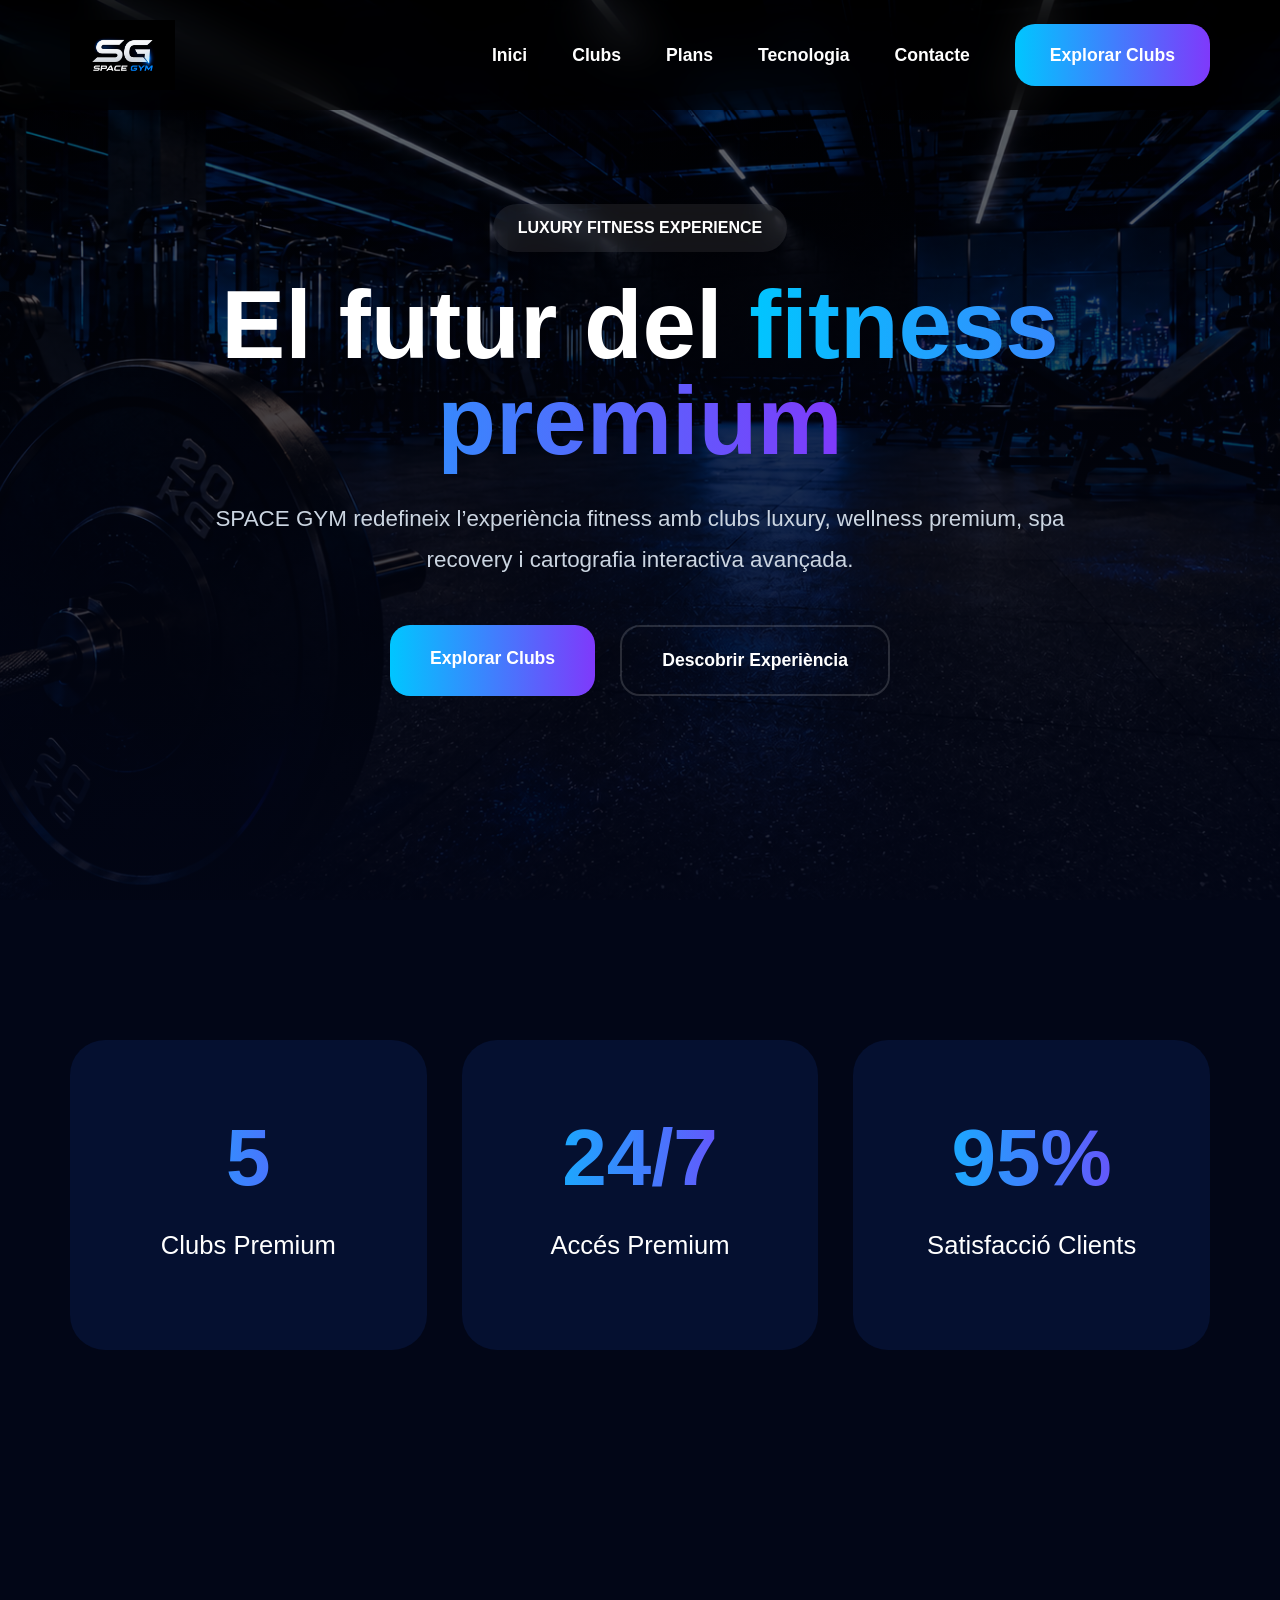
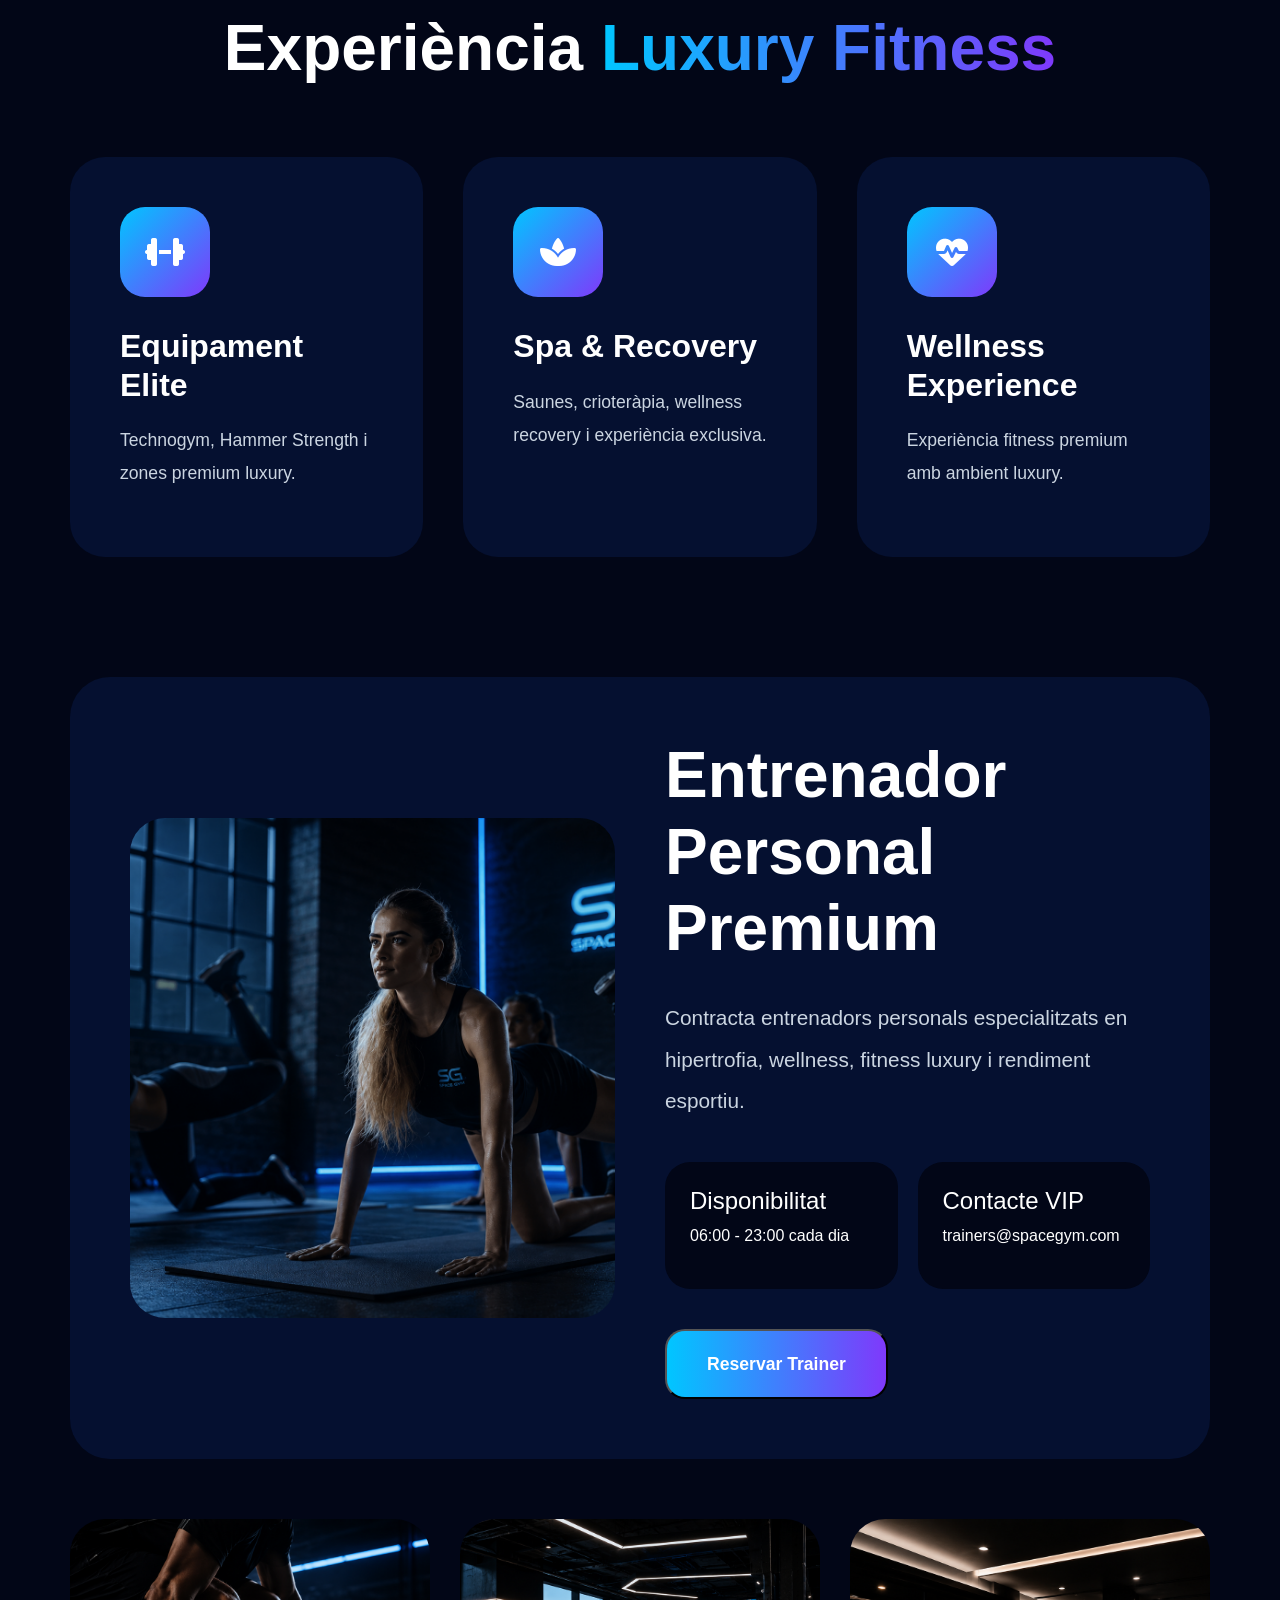
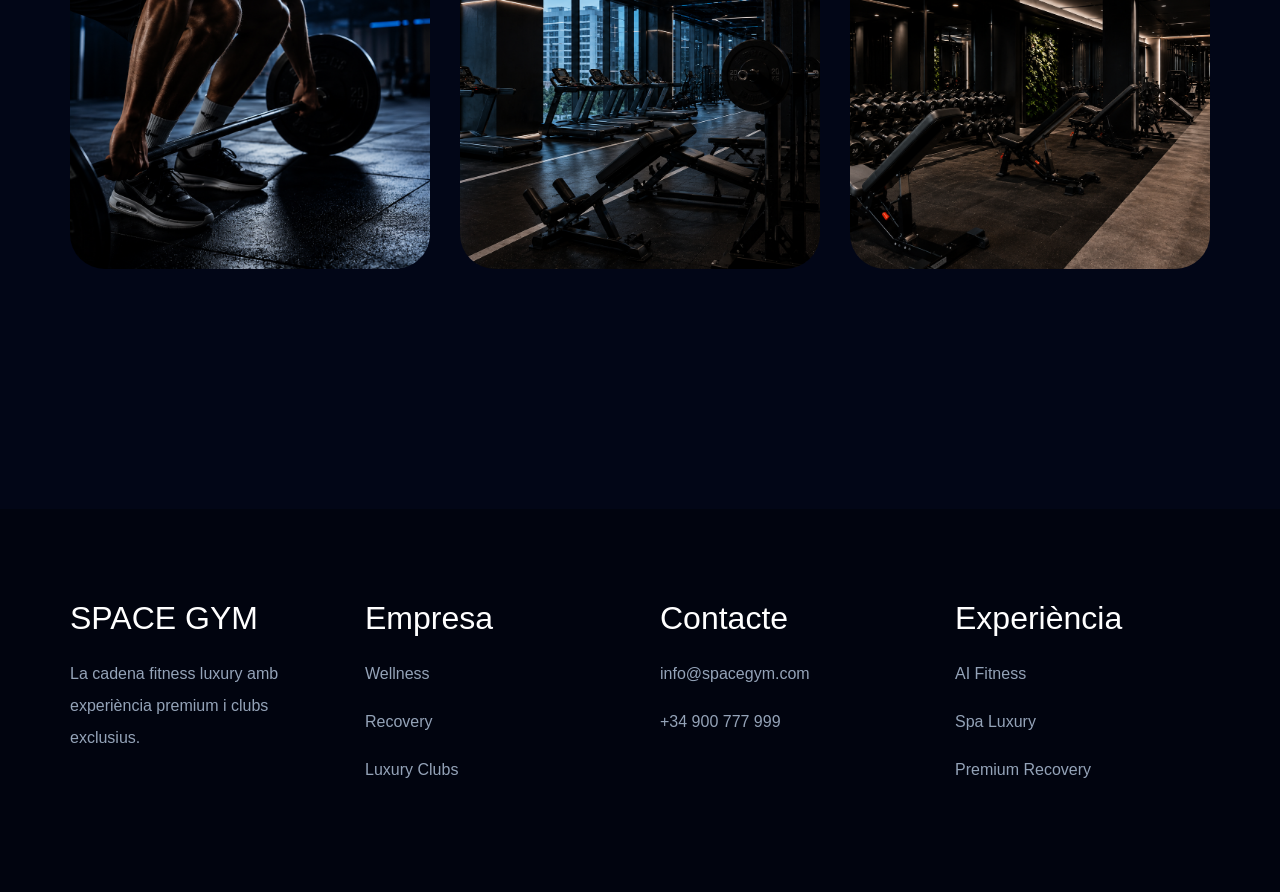
==== index.html @ 91d6edf6 "update website" ====
<!DOCTYPE html>
<html lang="ca">

<head>

<meta charset="UTF-8">
<meta name="viewport" content="width=device-width, initial-scale=1.0">

<title>SPACE GYM | Luxury Fitness Experience</title>

<link
href="https://cdn.jsdelivr.net/npm/bootstrap@5.3.3/dist/css/bootstrap.min.css"
rel="stylesheet">

<link
rel="stylesheet"
href="https://cdnjs.cloudflare.com/ajax/libs/font-awesome/6.5.2/css/all.min.css"/>

<style>

*{
margin:0;
padding:0;
box-sizing:border-box;
font-family:'Poppins',sans-serif;
scroll-behavior:smooth;
}

body{
background:#020617;
color:white;
overflow-x:hidden;
}

.navbar{
position:fixed;
top:0;
width:100%;
z-index:9999;
padding:20px 70px;
background:rgba(0,0,0,.55);
backdrop-filter:blur(20px);
display:flex;
justify-content:space-between;
align-items:center;
}

.logo{
display:flex;
align-items:center;
gap:15px;
font-size:2.5rem;
font-weight:900;
}

.logo-circle{
width:65px;
height:65px;
border-radius:20px;
background:linear-gradient(135deg,#00c6ff,#7f39fb);
display:flex;
align-items:center;
justify-content:center;
font-size:2rem;
font-weight:900;
}

.nav-links{
display:flex;
gap:45px;
align-items:center;
}

.nav-links a{
color:white;
text-decoration:none;
font-size:1.1rem;
font-weight:600;
transition:.3s;
}

.nav-links a:hover{
color:#00c6ff;
}

.explore-btn{
padding:18px 35px;
border-radius:20px;
background:linear-gradient(90deg,#00c6ff,#7f39fb);
color:white;
text-decoration:none;
font-weight:700;
}

.hero{
height:100vh;
background:
linear-gradient(rgba(0,0,0,.55),rgba(2,6,23,.88)),
url('assets/images/fondo-space-gym.png');
background-size:cover;
background-position:center;
display:flex;
align-items:center;
justify-content:center;
text-align:center;
padding:0 30px;
}

.hero-content{
max-width:1000px;
}

.badge-hero{
display:inline-block;
padding:12px 25px;
background:rgba(255,255,255,.08);
border-radius:999px;
margin-bottom:25px;
font-weight:700;
backdrop-filter:blur(10px);
}

.hero h1{
font-size:6rem;
font-weight:900;
line-height:1;
margin-bottom:30px;
}

.hero h1 span{
background:linear-gradient(90deg,#00c6ff,#7f39fb);
-webkit-background-clip:text;
-webkit-text-fill-color:transparent;
}

.hero p{
font-size:1.4rem;
line-height:1.8;
color:#cbd5e1;
max-width:850px;
margin:auto;
}

.hero-buttons{
margin-top:45px;
display:flex;
gap:25px;
justify-content:center;
flex-wrap:wrap;
}

.hero-btn{
padding:20px 40px;
border-radius:20px;
font-weight:700;
text-decoration:none;
font-size:1.1rem;
transition:.4s;
}

.btn-main{
background:linear-gradient(90deg,#00c6ff,#7f39fb);
color:white;
}

.btn-outline{
border:2px solid rgba(255,255,255,.15);
color:white;
}

.stats{
padding:140px 70px;
}

.stats-grid{
display:grid;
grid-template-columns:repeat(auto-fit,minmax(300px,1fr));
gap:35px;
}

.stat-card{
background:#051030;
border-radius:35px;
padding:70px 40px;
text-align:center;
cursor:pointer;
transition:.4s;
}

.stat-card:hover{
transform:translateY(-10px);
}

.stat-card h2{
font-size:5rem;
font-weight:900;
background:linear-gradient(90deg,#00c6ff,#7f39fb);
-webkit-background-clip:text;
-webkit-text-fill-color:transparent;
}

.stat-card p{
font-size:1.6rem;
margin-top:20px;
}

.section{
padding:120px 70px;
}

.section-title{
text-align:center;
margin-bottom:70px;
}

.section-title h2{
font-size:4rem;
font-weight:900;
}

.section-title h2 span{
background:linear-gradient(90deg,#00c6ff,#7f39fb);
-webkit-background-clip:text;
-webkit-text-fill-color:transparent;
}

.features{
display:grid;
grid-template-columns:repeat(auto-fit,minmax(320px,1fr));
gap:40px;
}

.feature-card{
background:#051030;
padding:50px;
border-radius:35px;
transition:.4s;
}

.feature-card:hover{
transform:translateY(-10px);
}

.feature-icon{
width:90px;
height:90px;
border-radius:25px;
background:linear-gradient(135deg,#00c6ff,#7f39fb);
display:flex;
align-items:center;
justify-content:center;
font-size:2rem;
margin-bottom:30px;
}

.feature-card h3{
font-size:2rem;
font-weight:800;
margin-bottom:20px;
}

.feature-card p{
font-size:1.1rem;
line-height:1.9;
color:#cbd5e1;
}

.gallery{
display:grid;
grid-template-columns:repeat(auto-fit,minmax(350px,1fr));
gap:30px;
margin-top:60px;
}

.gallery img{
width:100%;
height:350px;
object-fit:cover;
border-radius:35px;
}

.footer{
padding:90px 70px;
background:#01040f;
margin-top:120px;
}

.footer-grid{
display:grid;
grid-template-columns:repeat(auto-fit,minmax(250px,1fr));
gap:40px;
}

.footer h3{
font-size:2rem;
margin-bottom:20px;
}

.footer p{
color:#94a3b8;
line-height:2;
}

.modal-content{
background:#051030;
border-radius:35px;
color:white;
max-height:90vh;
overflow-y:auto;
}

.modal-img{
width:100%;
height:500px;
object-fit:cover;
border-radius:30px;
display:block;
margin:auto;
}

.review-card{
background:#020617;
padding:35px;
border-radius:25px;
}

.review-card h4{
margin-bottom:15px;
}

.review-card p{
color:#cbd5e1;
line-height:1.8;
}

</style>

</head>

<body>

<!-- NAVBAR -->

<nav class="navbar">

<div class="logo">

<img
src="assets/images/logo.png"
style="
height:70px;
width:auto;
object-fit:contain;
">

</div>

<div class="nav-links">

<a href="#">Inici</a>
<a href="clubs.html">Clubs</a>
<a href="plans.html">Plans</a>
<a href="#">Tecnologia</a>
<a href="#">Contacte</a>

<a
href="clubs.html"
class="explore-btn">

Explorar Clubs

</a>

</div>

</nav>

<!-- HERO -->

<section class="hero">

<div class="hero-content">

<div class="badge-hero">
LUXURY FITNESS EXPERIENCE
</div>

<h1>

El futur del
<span>fitness premium</span>

</h1>

<p>

SPACE GYM redefineix l’experiència fitness amb clubs luxury,
wellness premium,
spa recovery
i cartografia interactiva avançada.

</p>

<div class="hero-buttons">

<a
href="clubs.html"
class="hero-btn btn-main">

Explorar Clubs

</a>

<a
href="#experience"
class="hero-btn btn-outline">

Descobrir Experiència

</a>

</div>

</div>

</section>

<!-- STATS -->

<section class="stats">

<div class="stats-grid">

<div
class="stat-card"
data-bs-toggle="modal"
data-bs-target="#clubsModal">

<h2>5</h2>

<p>Clubs Premium</p>

</div>

<div
class="stat-card"
data-bs-toggle="modal"
data-bs-target="#hoursModal">

<h2>24/7</h2>

<p>Accés Premium</p>

</div>

<div
class="stat-card"
data-bs-toggle="modal"
data-bs-target="#reviewsModal">

<h2>95%</h2>

<p>Satisfacció Clients</p>

</div>

</div>

</section>

<!-- EXPERIENCE -->

<section
class="section"
id="experience">

<div class="section-title">

<h2>

Experiència
<span>Luxury Fitness</span>

</h2>

</div>

<div class="features">

<!-- EQUIPAMENT -->

<div
class="feature-card"
data-bs-toggle="modal"
data-bs-target="#equipamentModal"
style="cursor:pointer;">

<div class="feature-icon">
<i class="fa-solid fa-dumbbell"></i>
</div>

<h3>Equipament Elite</h3>

<p>

Technogym,
Hammer Strength
i zones premium luxury.

</p>

</div>

<!-- SPA -->

<div
class="feature-card"
data-bs-toggle="modal"
data-bs-target="#spaModal"
style="cursor:pointer;">

<div class="feature-icon">
<i class="fa-solid fa-spa"></i>
</div>

<h3>Spa & Recovery</h3>

<p>

Saunes,
crioteràpia,
wellness recovery
i experiència exclusiva.

</p>

</div>

<!-- WELLNESS -->

<div
class="feature-card"
data-bs-toggle="modal"
data-bs-target="#wellnessModal"
style="cursor:pointer;">

<div class="feature-icon">
<i class="fa-solid fa-heart-pulse"></i>
</div>

<h3>Wellness Experience</h3>

<p>

Experiència fitness premium
amb ambient luxury.

</p>

</div>

</div>

<!-- PERSONAL TRAINER -->

<div
style="
margin-top:120px;
background:#051030;
padding:60px;
border-radius:40px;
display:grid;
grid-template-columns:1fr 1fr;
gap:50px;
align-items:center;
">

<img
src="assets/images/personal-trainer.png"
style="
width:100%;
border-radius:35px;
height:500px;
object-fit:cover;
">

<div>

<h2
style="
font-size:4rem;
font-weight:900;
margin-bottom:30px;
">

Entrenador Personal Premium

</h2>

<p
style="
font-size:1.3rem;
line-height:2;
color:#cbd5e1;
margin-bottom:40px;
">

Contracta entrenadors personals
especialitzats en hipertrofia,
wellness,
fitness luxury
i rendiment esportiu.

</p>

<div
style="
display:flex;
gap:20px;
flex-wrap:wrap;
margin-bottom:40px;
">

<div
style="
background:#020617;
padding:25px;
border-radius:25px;
flex:1;
">

<h4>Disponibilitat</h4>

<p>
06:00 - 23:00
cada dia
</p>

</div>

<div
style="
background:#020617;
padding:25px;
border-radius:25px;
flex:1;
">

<h4>Contacte VIP</h4>

<p>
trainers@spacegym.com
</p>

</div>

</div>

<button
class="hero-btn btn-main"
data-bs-toggle="modal"
data-bs-target="#trainerModal">

Reservar Trainer

</button>

</div>

</div>

<!-- GALLERY -->

<div class="gallery">

<img
src="assets/images/spacegym1.png">

<img
src="assets/images/spacegym2.png">

<img
src="assets/images/spacegym3.png">

</div>

</section>

<!-- MODAL EQUIPAMENT -->

<div
class="modal fade"
id="equipamentModal">

<div class="modal-dialog modal-xl modal-dialog-centered">

<div class="modal-content">

<div class="modal-body">

<h2 class="mb-5">
Equipament Elite
</h2>

<img
src="assets/images/equipament-elite.png"
class="img-fluid rounded-4 mb-4 modal-img">

<p style="font-size:1.2rem; line-height:2;">

Maquinària premium Technogym,
Hammer Strength,
zones luxury,
pes lliure professional
i experiència fitness multimilionària.

</p>

</div>

</div>

</div>

</div>

<!-- MODAL SPA -->

<div
class="modal fade"
id="spaModal">

<div class="modal-dialog modal-xl modal-dialog-centered">

<div class="modal-content">

<div class="modal-body">

<h2 class="mb-5">
Spa & Recovery
</h2>

<img
src="assets/images/spa-spacegym.png"
class="img-fluid rounded-4 mb-4 modal-img">

<p style="font-size:1.2rem; line-height:2;">

Zones recovery premium,
spa luxury,
crioteràpia,
saunes
i relaxació wellness exclusiva.

</p>

</div>

</div>

</div>

</div>

<!-- MODAL WELLNESS -->

<div
class="modal fade"
id="wellnessModal">

<div class="modal-dialog modal-xl modal-dialog-centered">

<div class="modal-content">

<div class="modal-body">

<h2 class="mb-5">
Wellness Experience
</h2>

<img
src="assets/images/welnnes-spacegym.png"

<p style="font-size:1.2rem; line-height:2;">

Experiència fitness premium,
interiors luxury,
música ambiental,
wellness exclusiu
i sensació multimilionària real.

</p>

</div>

</div>

</div>

</div>

<!-- FOOTER -->

<footer class="footer">

<div class="footer-grid">

<div>

<h3>SPACE GYM</h3>

<p>

La cadena fitness luxury
amb experiència premium
i clubs exclusius.

</p>

</div>

<div>

<h3>Empresa</h3>

<p>Wellness</p>
<p>Recovery</p>
<p>Luxury Clubs</p>

</div>

<div>

<h3>Contacte</h3>

<p>info@spacegym.com</p>
<p>+34 900 777 999</p>

</div>

<div>

<h3>Experiència</h3>

<p>AI Fitness</p>
<p>Spa Luxury</p>
<p>Premium Recovery</p>

</div>

</div>

</footer>

<!-- MODAL CLUBS -->

<div
class="modal fade"
id="clubsModal">

<div class="modal-dialog modal-xl modal-dialog-centered">

<div class="modal-content">

<div class="modal-body">

<h2 class="mb-5">
Clubs premium SPACE GYM
</h2>

<div class="row g-4">

<!-- BARCELONA -->

<div class="col-lg-4">

<div class="review-card">

<img
src="https://images.unsplash.com/photo-1512453979798-5ea266f8880c?q=80&w=800&auto=format&fit=crop"
class="img-fluid rounded-4 mb-4">

<h4>Barcelona</h4>

<p>

2 clubs:<br>
Diagonal<br>
Sants

</p>

</div>

</div>

<!-- MADRID -->

<div class="col-lg-4">

<div class="review-card">

<img
src="https://images.unsplash.com/photo-1539037116277-4db20889f2d4?q=80&w=800&auto=format&fit=crop"
class="img-fluid rounded-4 mb-4">

<h4>Madrid</h4>

<p>

2 clubs:<br>
Serrano<br>
Gran Via

</p>

</div>

</div>

<!-- TENERIFE -->

<div class="col-lg-4">

<div class="review-card">

<img
src="https://images.unsplash.com/photo-1506744038136-46273834b3fb?q=80&w=800&auto=format&fit=crop"
class="img-fluid rounded-4 mb-4">

<h4>Tenerife</h4>

<p>

1 club:<br>
Costa Adeje

</p>

</div>

</div>

</div>

</div>

</div>

</div>

</div>

<!-- MODAL REVIEWS -->

<div
class="modal fade"
id="reviewsModal">

<div class="modal-dialog modal-lg modal-dialog-centered">

<div class="modal-content">

<div class="modal-body">

<h2 class="mb-5">
Opinions verificades
</h2>

<div class="review-card">

<h4>⭐⭐⭐⭐⭐ Marc Soler</h4>

<p>

“El millor gimnàs premium
on he entrenat mai.”

</p>

</div>

<div class="review-card mt-4">

<h4>⭐⭐⭐⭐⭐ Júlia Costa</h4>

<p>

“Sembla un hotel 5 estrelles.”

</p>

</div>

<div class="review-card mt-4">

<h4>⭐⭐⭐⭐⭐ Nil Casas</h4>

<p>

“La cartografia interactiva
és espectacular.”

</p>

</div>

</div>

</div>

</div>

</div>

<!-- MODAL HOURS -->

<div
class="modal fade"
id="hoursModal">

<div class="modal-dialog modal-lg modal-dialog-centered">

<div class="modal-content">

<div class="modal-body">

<h2 class="mb-5">
Accés Premium
</h2>

<div class="review-card">

<p>

Els clubs SPACE GYM
estan oberts 24/7
amb accés premium
i servei VIP.

</p>

</div>

</div>

</div>

</div>

</div>
<!-- MODAL TRAINER -->

<div
class="modal fade"
id="trainerModal">

<div class="modal-dialog modal-dialog-centered modal-lg">

<div class="modal-content">

<div class="modal-body p-5">

<h2 class="mb-4">
Reservar Entrenador Personal
</h2>

<form>

<div class="mb-4">

<label class="mb-2">
Nom complet
</label>

<input
type="text"
class="form-control p-3"
placeholder="Escriu el teu nom">

</div>

<div class="mb-4">

<label class="mb-2">
Correu electrònic
</label>

<input
type="email"
class="form-control p-3"
placeholder="exemple@gmail.com">

</div>

<div class="mb-4">

<label class="mb-2">
Objectiu fitness
</label>

<select
class="form-select p-3">

<option>
Hipertrofia
</option>

<option>
Pèrdua de greix
</option>

<option>
Wellness premium
</option>

<option>
Rendiment esportiu
</option>

</select>

</div>

<div class="mb-4">

<label class="mb-2">
Missatge
</label>

<textarea
class="form-control p-3"
rows="5"
placeholder="Explica què necessites..."></textarea>

</div>

<button
type="button"
class="hero-btn btn-main w-100"
onclick="alert('Reserva enviada correctament!')">

Enviar Reserva

</button>

</form>

</div>

</div>

</div>

</div>
<script
src="https://cdn.jsdelivr.net/npm/bootstrap@5.3.3/dist/js/bootstrap.bundle.min.js"></script>

</body>
</html>
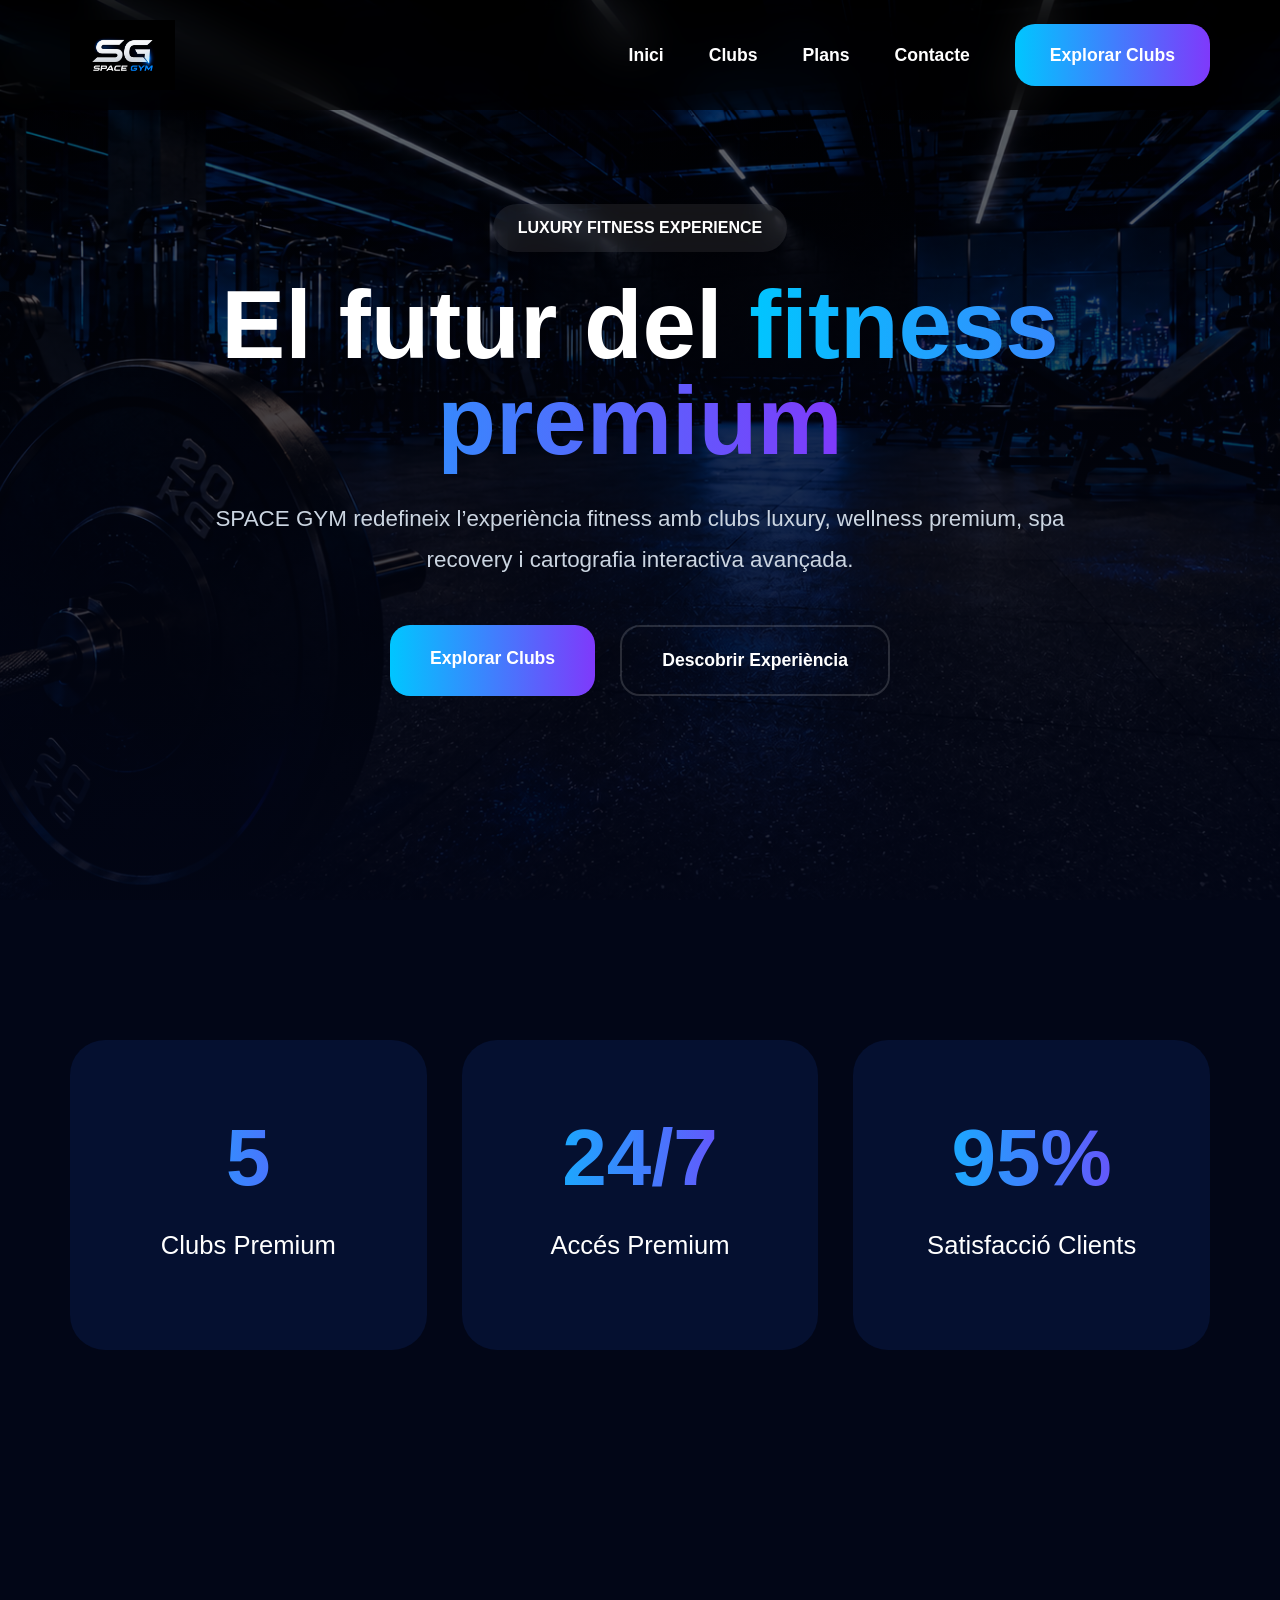
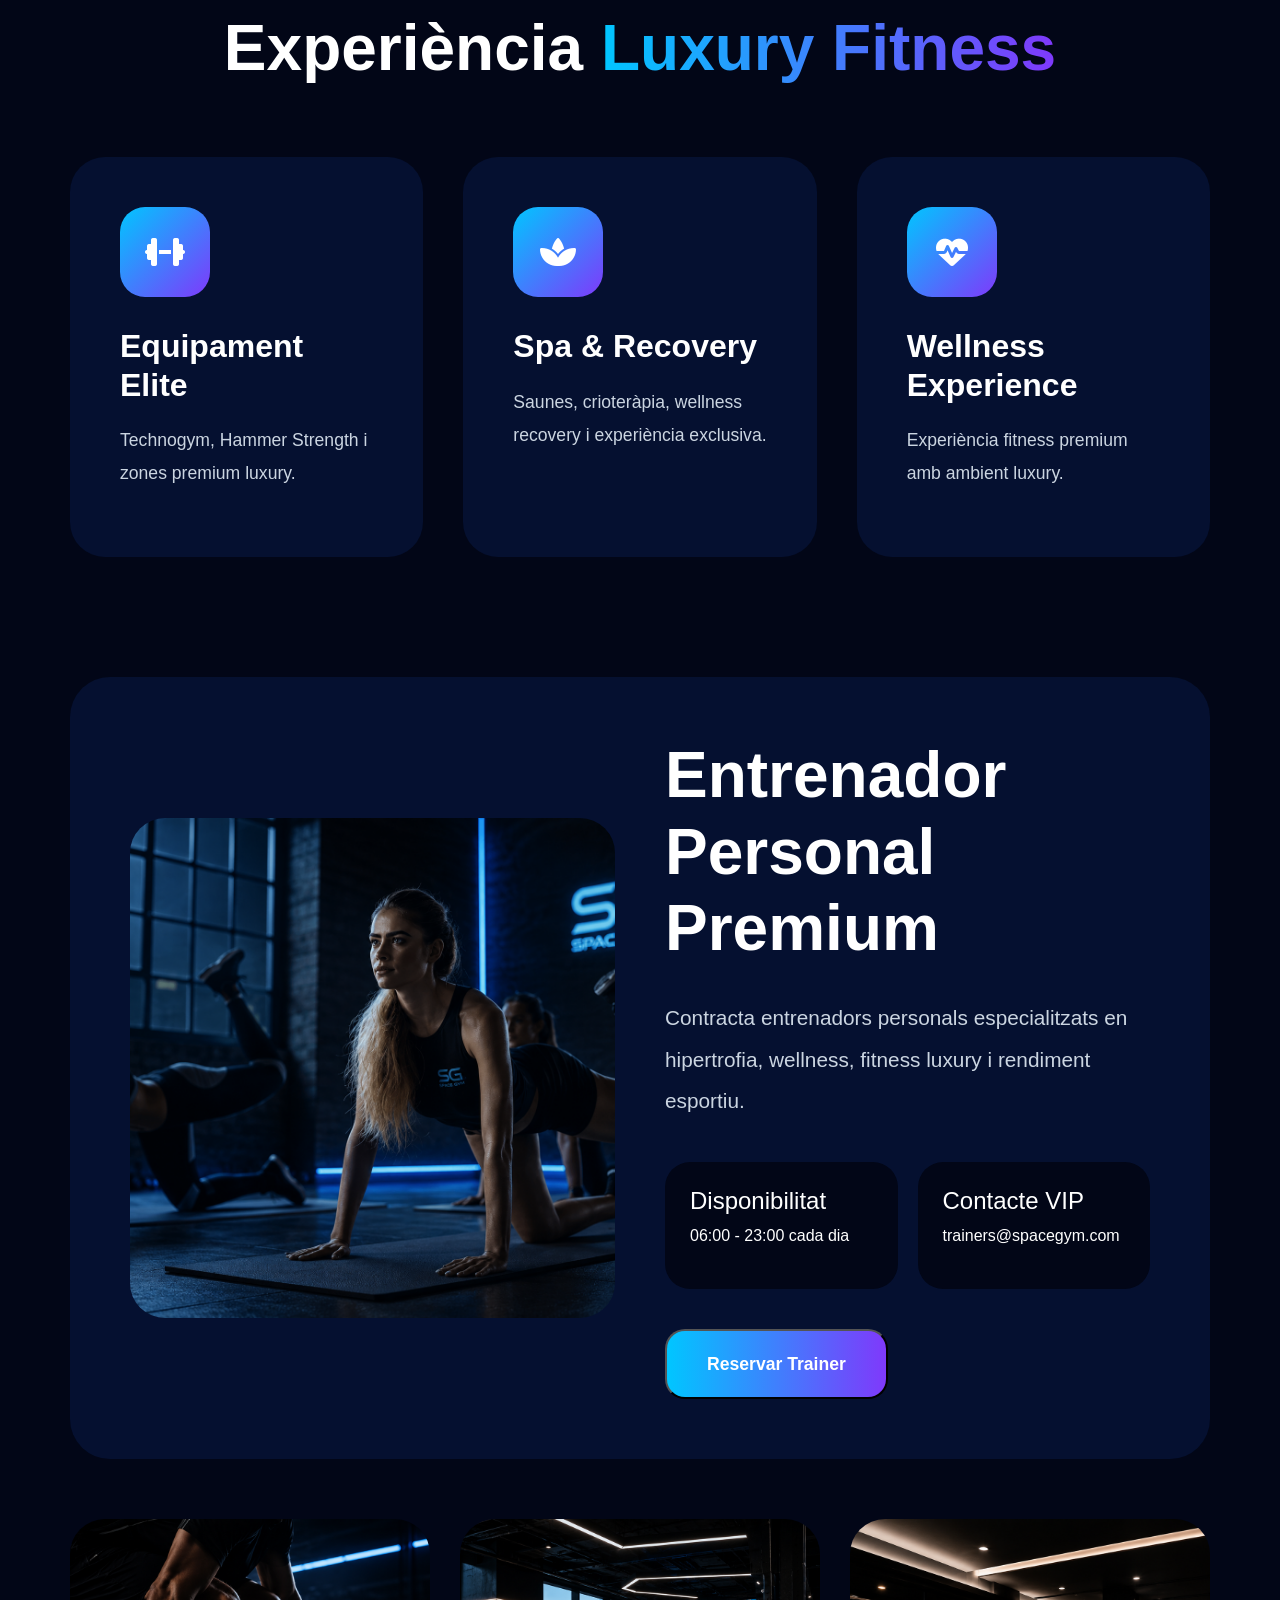
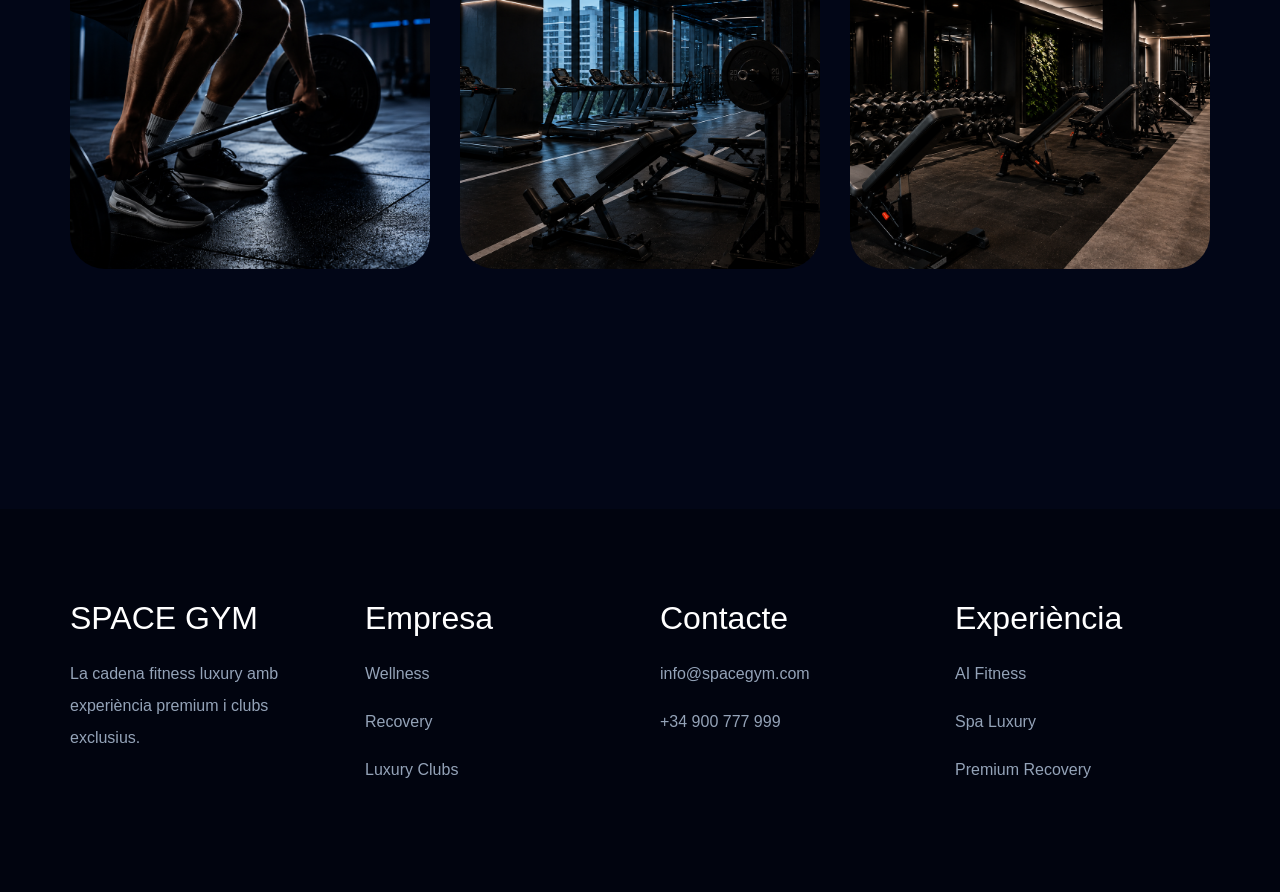
==== commit 2842ae4e: "remove tecnologia" ====
--- a/index.html
+++ b/index.html
@@ -360,7 +360,6 @@
 <a href="#">Inici</a>
 <a href="clubs.html">Clubs</a>
 <a href="plans.html">Plans</a>
-<a href="#">Tecnologia</a>
 <a href="#">Contacte</a>
 
 <a
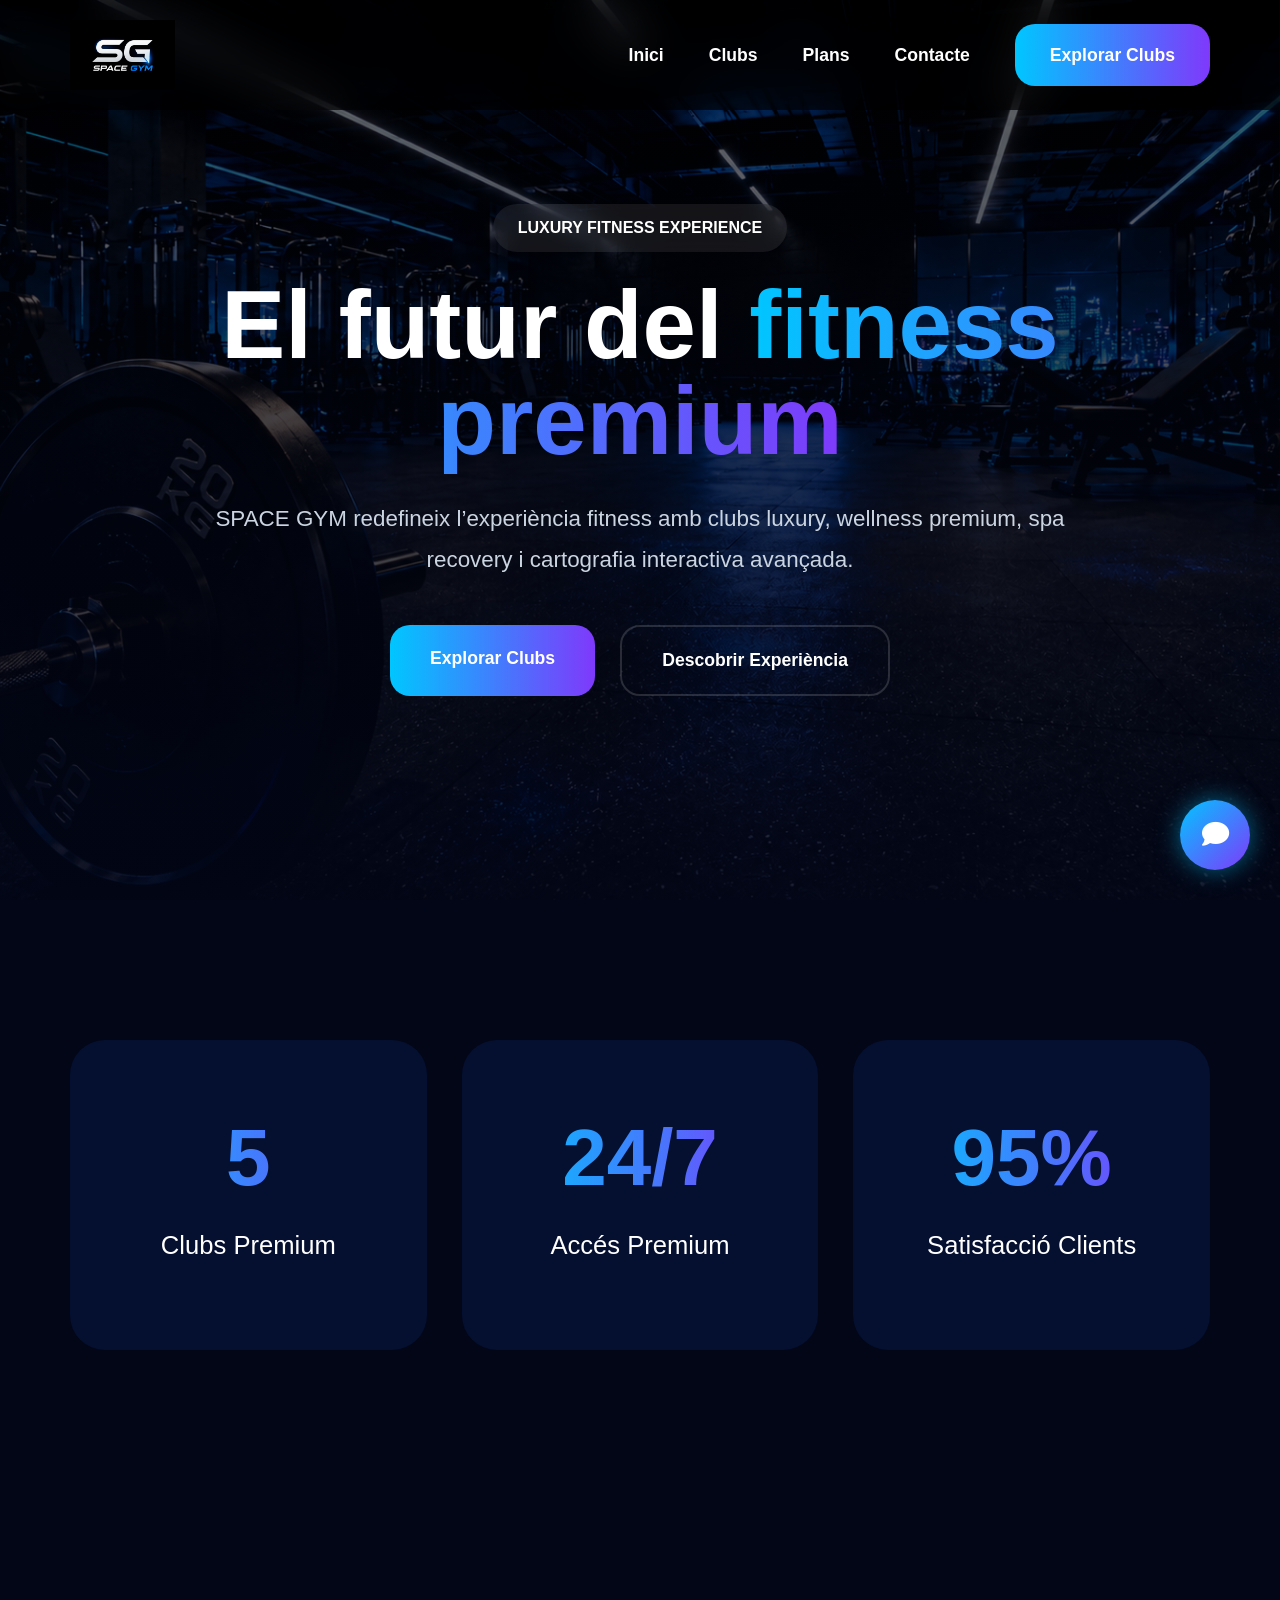
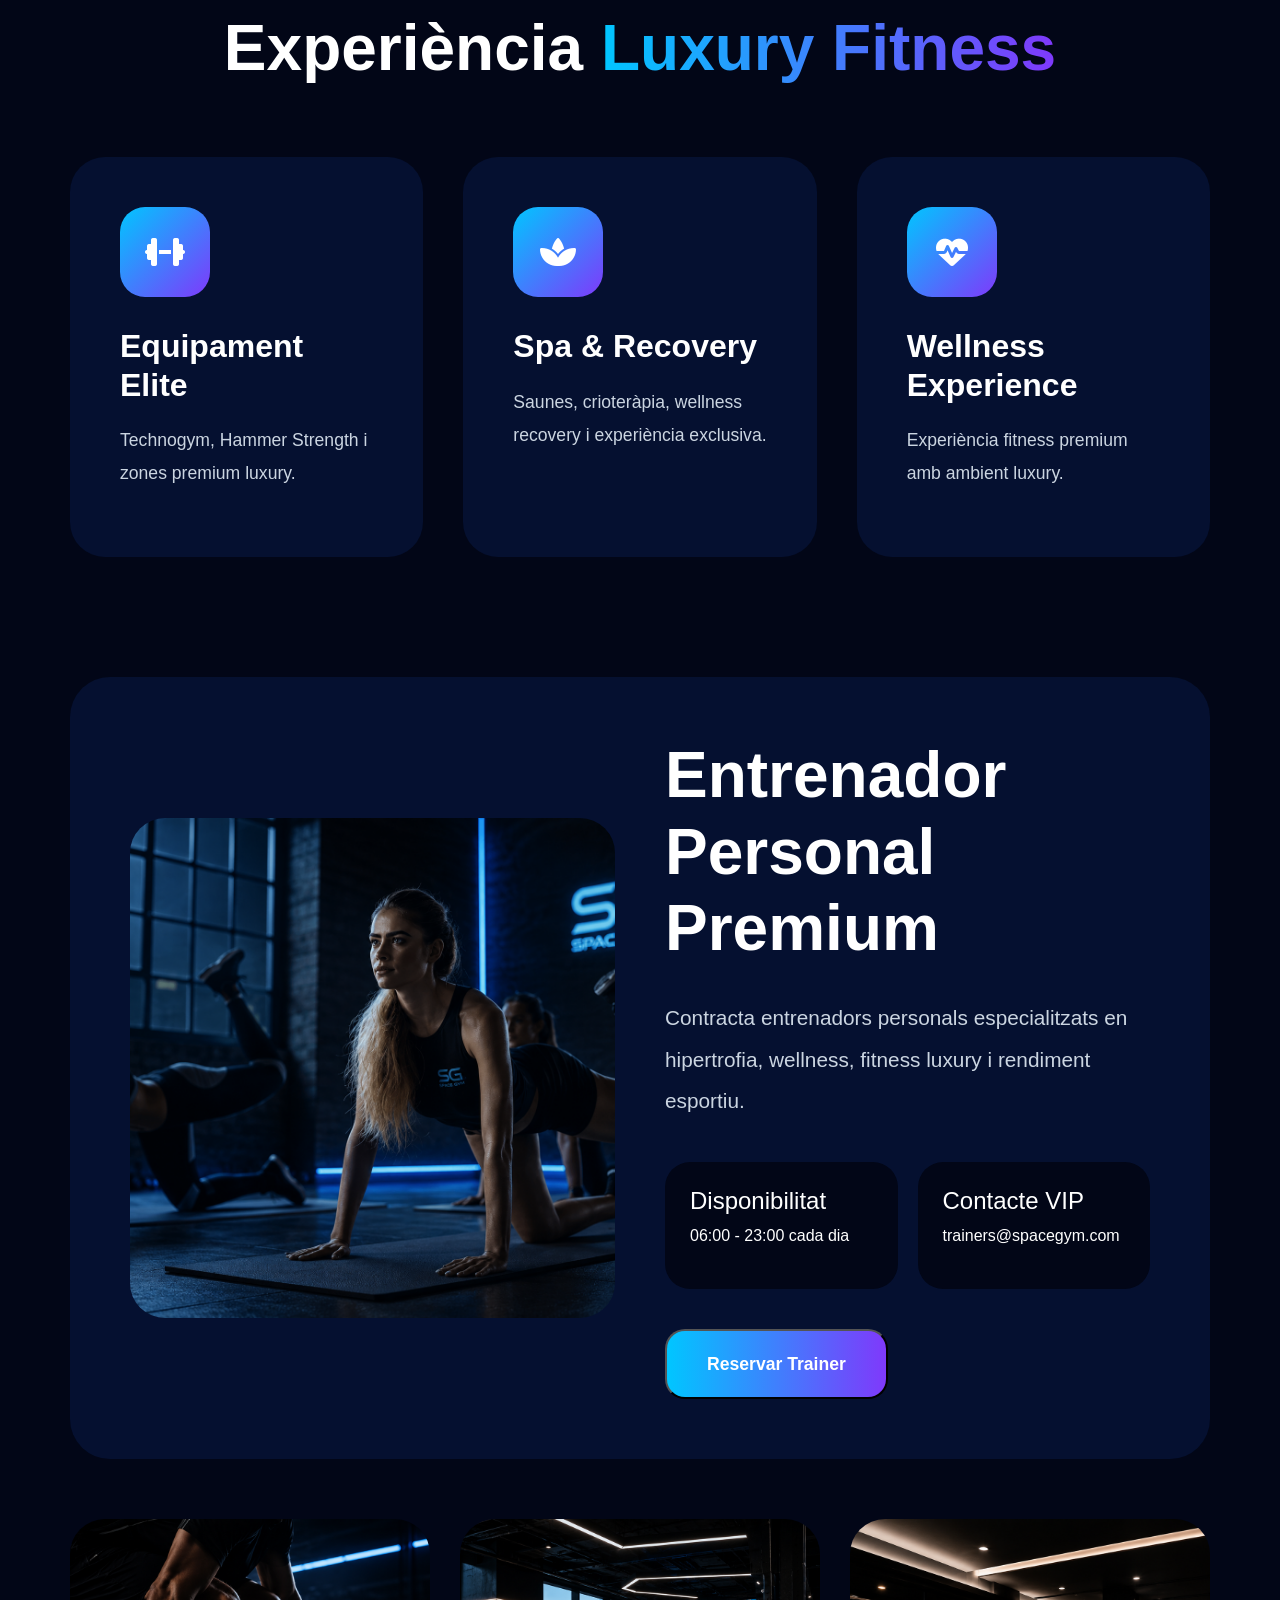
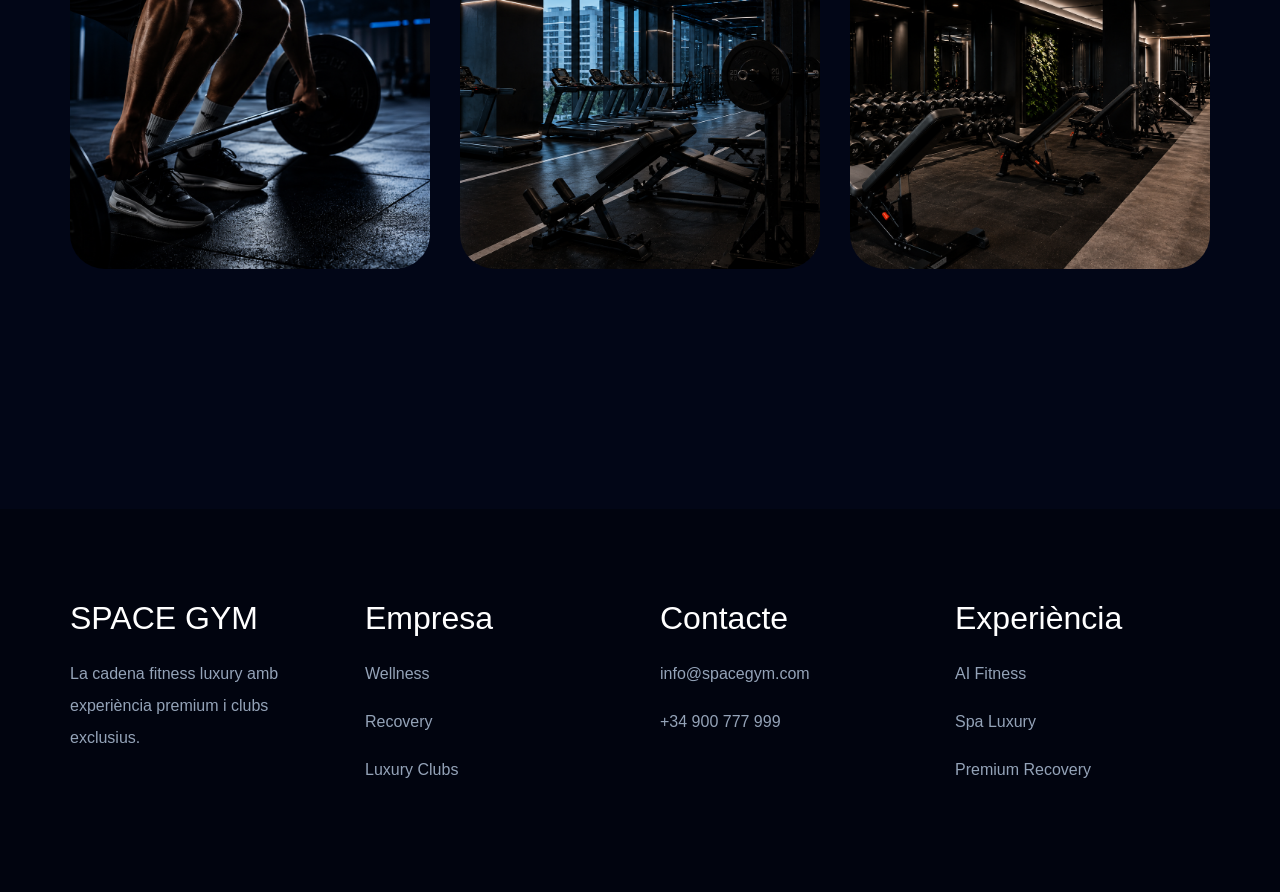
==== commit 46b9ba80: "add chatbot" ====
--- a/index.html
+++ b/index.html
@@ -17,7 +17,93 @@
 href="https://cdnjs.cloudflare.com/ajax/libs/font-awesome/6.5.2/css/all.min.css"/>
 
 <style>
-
+/* CHATBOT */
+
+#chat-toggle{
+position:fixed;
+bottom:30px;
+right:30px;
+width:70px;
+height:70px;
+border-radius:50%;
+background:linear-gradient(135deg,#00c6ff,#7f39fb);
+display:flex;
+align-items:center;
+justify-content:center;
+font-size:1.7rem;
+cursor:pointer;
+z-index:99999;
+box-shadow:0 0 25px rgba(0,198,255,.5);
+}
+
+#chat-box{
+position:fixed;
+bottom:120px;
+right:30px;
+width:370px;
+background:#051030;
+border-radius:30px;
+overflow:hidden;
+display:none;
+z-index:99999;
+box-shadow:0 0 40px rgba(0,0,0,.5);
+}
+
+#chat-header{
+padding:20px;
+font-size:1.2rem;
+font-weight:700;
+background:linear-gradient(90deg,#00c6ff,#7f39fb);
+}
+
+#chat-messages{
+height:350px;
+overflow-y:auto;
+padding:20px;
+display:flex;
+flex-direction:column;
+gap:15px;
+}
+
+.bot-message,
+.user-message{
+padding:15px;
+border-radius:20px;
+max-width:85%;
+line-height:1.6;
+}
+
+.bot-message{
+background:#020617;
+align-self:flex-start;
+}
+
+.user-message{
+background:#2563eb;
+align-self:flex-end;
+}
+
+#chat-input-area{
+display:flex;
+border-top:1px solid rgba(255,255,255,.08);
+}
+
+#chat-input{
+flex:1;
+padding:18px;
+border:none;
+outline:none;
+background:#020617;
+color:white;
+}
+
+#chat-input-area button{
+border:none;
+padding:18px 25px;
+background:linear-gradient(90deg,#00c6ff,#7f39fb);
+color:white;
+font-weight:700;
+}
 *{
 margin:0;
 padding:0;
@@ -1154,6 +1240,114 @@
 </div>
 <script
 src="https://cdn.jsdelivr.net/npm/bootstrap@5.3.3/dist/js/bootstrap.bundle.min.js"></script>
-
+<!-- CHATBOT BUTTON -->
+
+<div id="chat-toggle">
+    <i class="fa-solid fa-comment"></i>
+</div>
+
+<!-- CHATBOT -->
+
+<div id="chat-box">
+
+    <div id="chat-header">
+        SPACE GYM Support
+    </div>
+
+    <div id="chat-messages">
+
+        <div class="bot-message">
+            👋 Hola! Benvingut a SPACE GYM.<br>
+            Com et podem ajudar?
+        </div>
+
+    </div>
+
+    <div id="chat-input-area">
+
+        <input
+        type="text"
+        id="chat-input"
+        placeholder="Escriu un missatge...">
+
+        <button onclick="sendMessage()">
+            Enviar
+        </button>
+
+    </div>
+
+</div>
+<script>
+
+const toggle=document.getElementById("chat-toggle");
+const chatBox=document.getElementById("chat-box");
+
+toggle.onclick=()=>{
+chatBox.style.display=
+chatBox.style.display==="block"
+? "none"
+: "block";
+}
+
+function sendMessage(){
+
+const input=document.getElementById("chat-input");
+const messages=document.getElementById("chat-messages");
+
+const text=input.value.trim();
+
+if(text==="") return;
+
+messages.innerHTML += `
+<div class="user-message">
+${text}
+</div>
+`;
+
+input.value="";
+
+let response="";
+
+const lower=text.toLowerCase();
+
+if(lower.includes("plans")){
+response="💎 Tenim plans Premium des de 24,99€ i VIP Luxury per 49,99€.";
+}
+
+else if(lower.includes("horari")){
+response="🕒 Els clubs SPACE GYM estan oberts 24/7.";
+}
+
+else if(lower.includes("spa")){
+response="🧖 Disposem de spa luxury, saunes i recovery premium.";
+}
+
+else if(lower.includes("club")){
+response="📍 Actualment tenim clubs a Barcelona, Madrid i Tenerife.";
+}
+
+else if(lower.includes("trainer")){
+response="🏋️ Pots reservar entrenador personal premium des de la secció Plans.";
+}
+
+else{
+response="✨ El nostre equip et respondrà aviat. Gràcies per contactar SPACE GYM.";
+}
+
+setTimeout(()=>{
+
+messages.innerHTML += `
+<div class="bot-message">
+${response}
+</div>
+`;
+
+messages.scrollTop=messages.scrollHeight;
+
+},700);
+
+}
+
+</script>
 </body>
 </html>
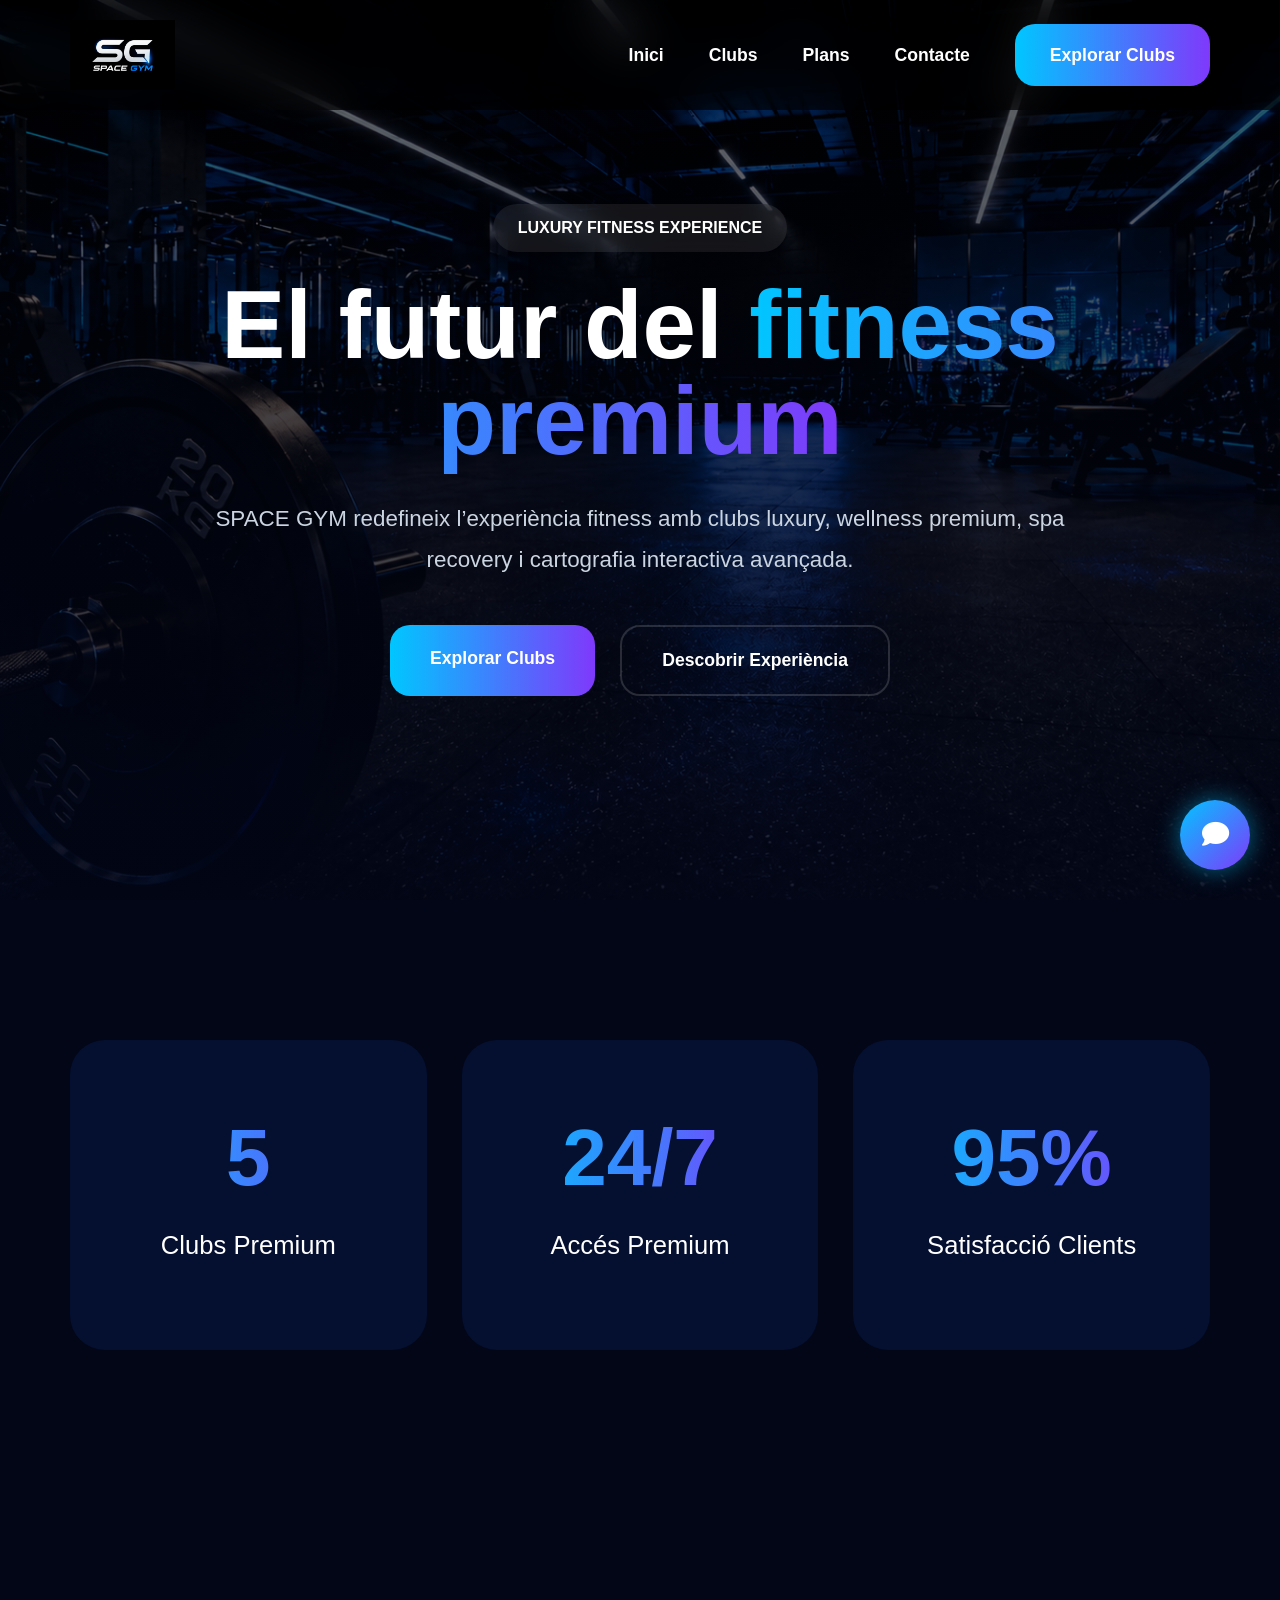
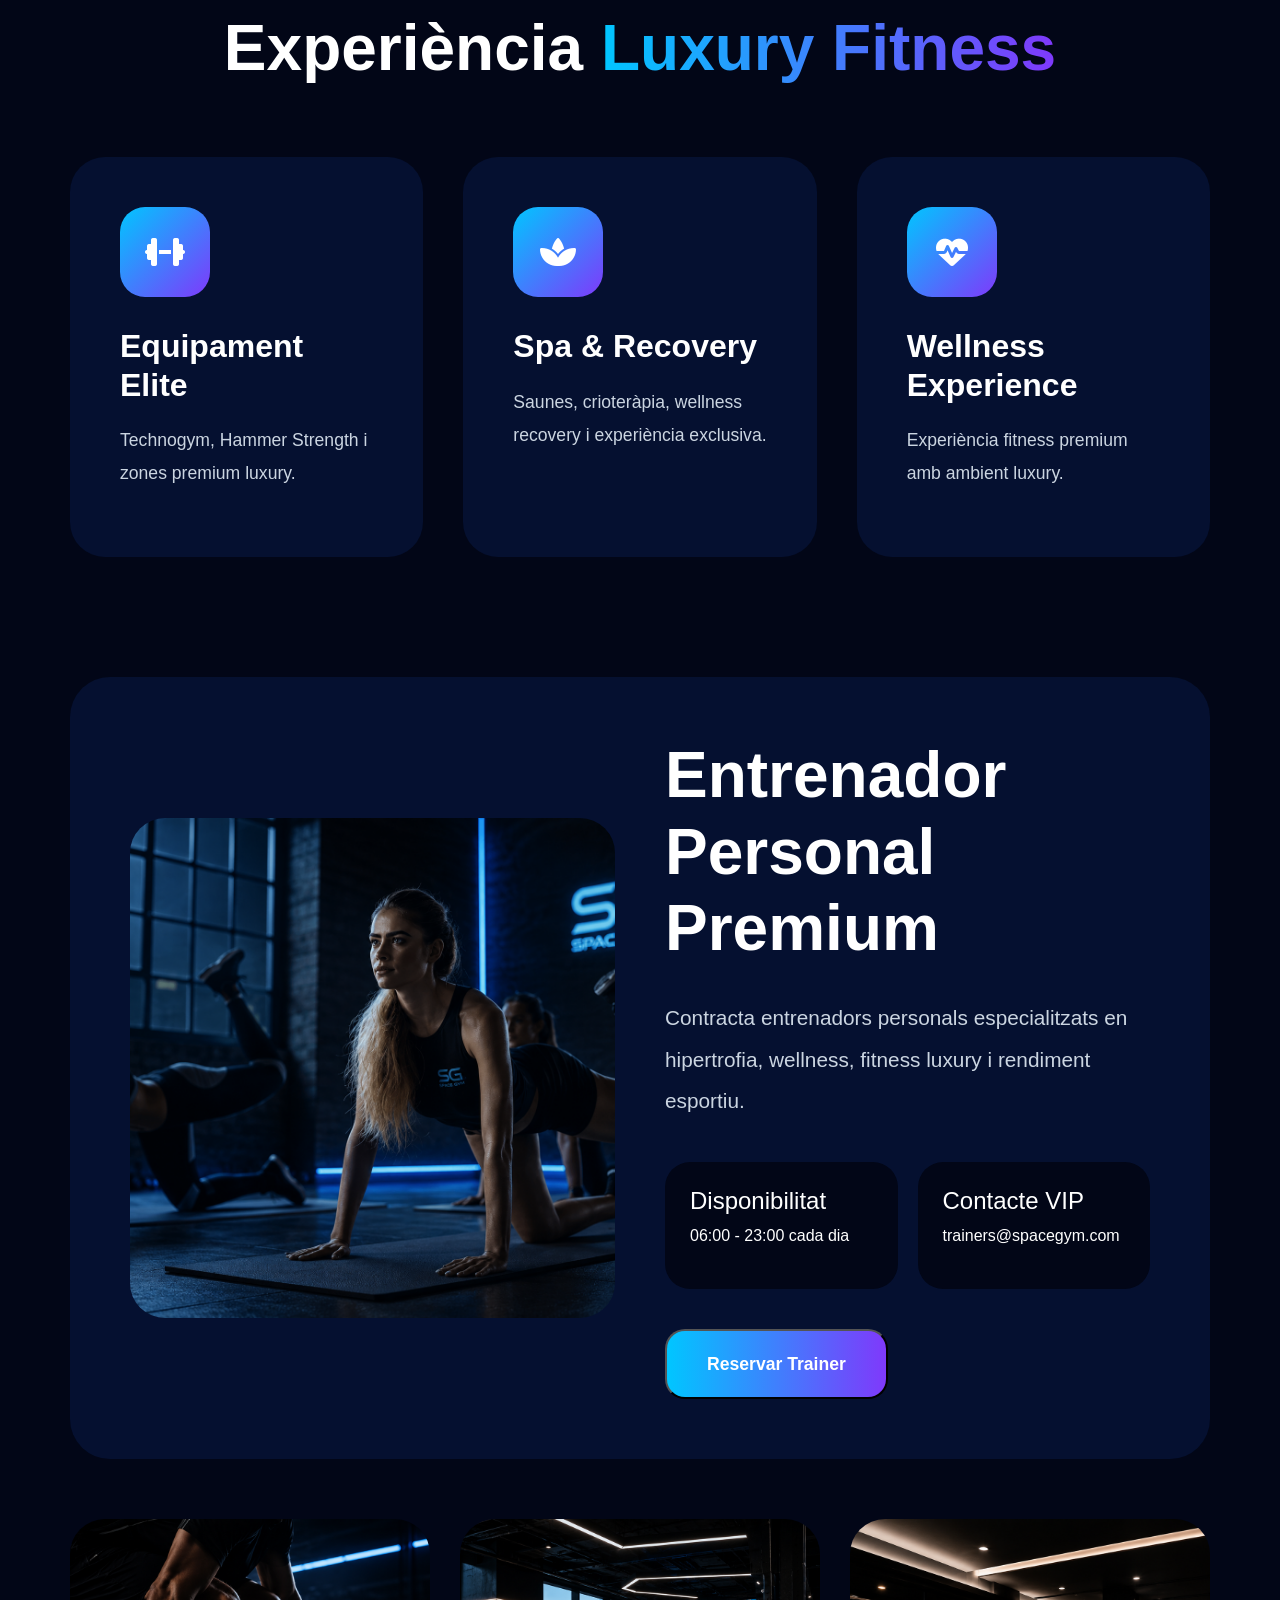
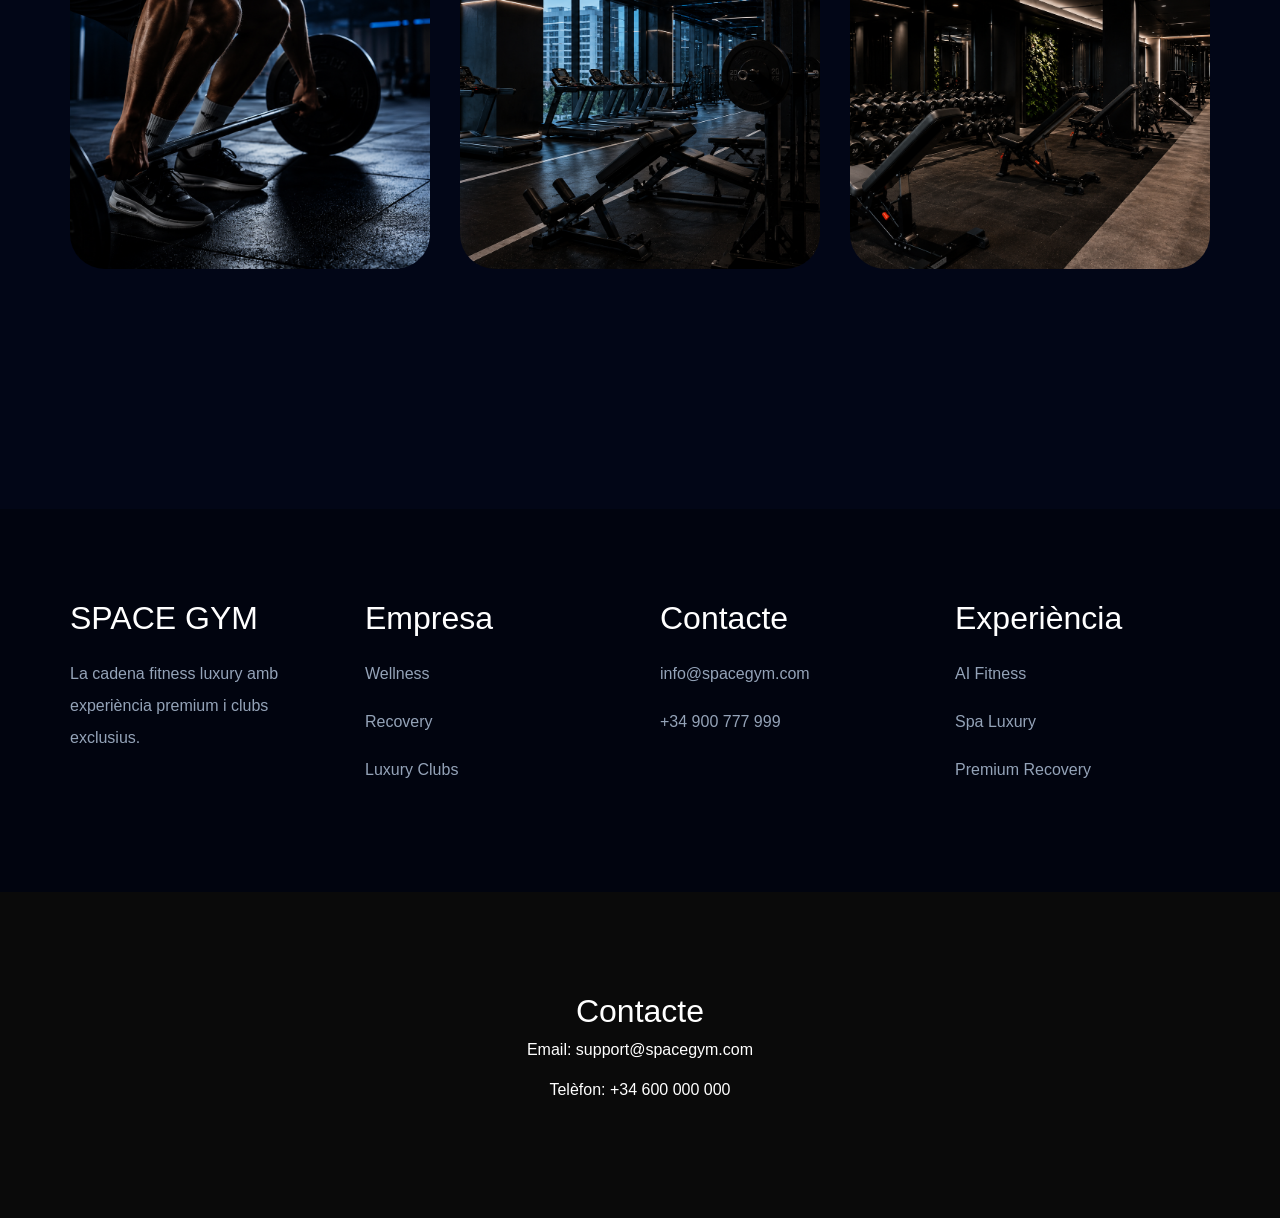
==== commit 453ed00c: "responsive mobile" ====
--- a/index.html
+++ b/index.html
@@ -418,7 +418,76 @@
 color:#cbd5e1;
 line-height:1.8;
 }
-
+/* MOBILE RESPONSIVE */
+
+@media(max-width:900px){
+
+.navbar{
+padding:20px;
+flex-direction:column;
+gap:20px;
+}
+
+.nav-links{
+flex-wrap:wrap;
+justify-content:center;
+gap:20px;
+}
+
+.hero h1{
+font-size:3rem;
+}
+
+.hero p{
+font-size:1.1rem;
+}
+
+.stats{
+padding:80px 20px;
+}
+
+.section{
+padding:80px 20px;
+}
+
+.section-title h2{
+font-size:2.5rem;
+}
+
+.features{
+grid-template-columns:1fr;
+}
+
+.gallery{
+grid-template-columns:1fr;
+}
+
+.gallery img{
+height:250px;
+}
+
+.footer{
+padding:60px 20px;
+}
+
+.footer-grid{
+grid-template-columns:1fr;
+}
+
+.stat-card{
+padding:50px 25px;
+}
+
+.hero-buttons{
+flex-direction:column;
+}
+
+.hero-btn{
+width:100%;
+text-align:center;
+}
+
+}
 </style>
 
 </head>
@@ -446,7 +515,7 @@
 <a href="#">Inici</a>
 <a href="clubs.html">Clubs</a>
 <a href="plans.html">Plans</a>
-<a href="#">Contacte</a>
+<a href="contacte.html">Contacte</a>
 
 <a
 href="clubs.html"
@@ -1349,5 +1418,13 @@
 }
 
 </script>
+<script>
+(function(){if(!window.chatbase||window.chatbase("getState")!=="initialized"){window.chatbase=(...arguments)=>{if(!window.chatbase.q){window.chatbase.q=[]}window.chatbase.q.push(arguments)};window.chatbase=new Proxy(window.chatbase,{get(target,prop){if(prop==="q"){return target.q}return(...args)=>target(prop,...args)}})}const onLoad=function(){const script=document.createElement("script");script.src="https://www.chatbase.co/embed.min.js";script.id="c4UTIMEkyEQyuuOixpB1g";script.domain="www.chatbase.co";document.body.appendChild(script)};if(document.readyState==="complete"){onLoad()}else{window.addEventListener("load",onLoad)}})();
+</script>
+<section id="contacte" style="padding:100px; background:#0a0a0a; color:white; text-align:center;">
+    <h2>Contacte</h2>
+    <p>Email: support@spacegym.com</p>
+    <p>Telèfon: +34 600 000 000</p>
+</section>
 </body>
 </html>
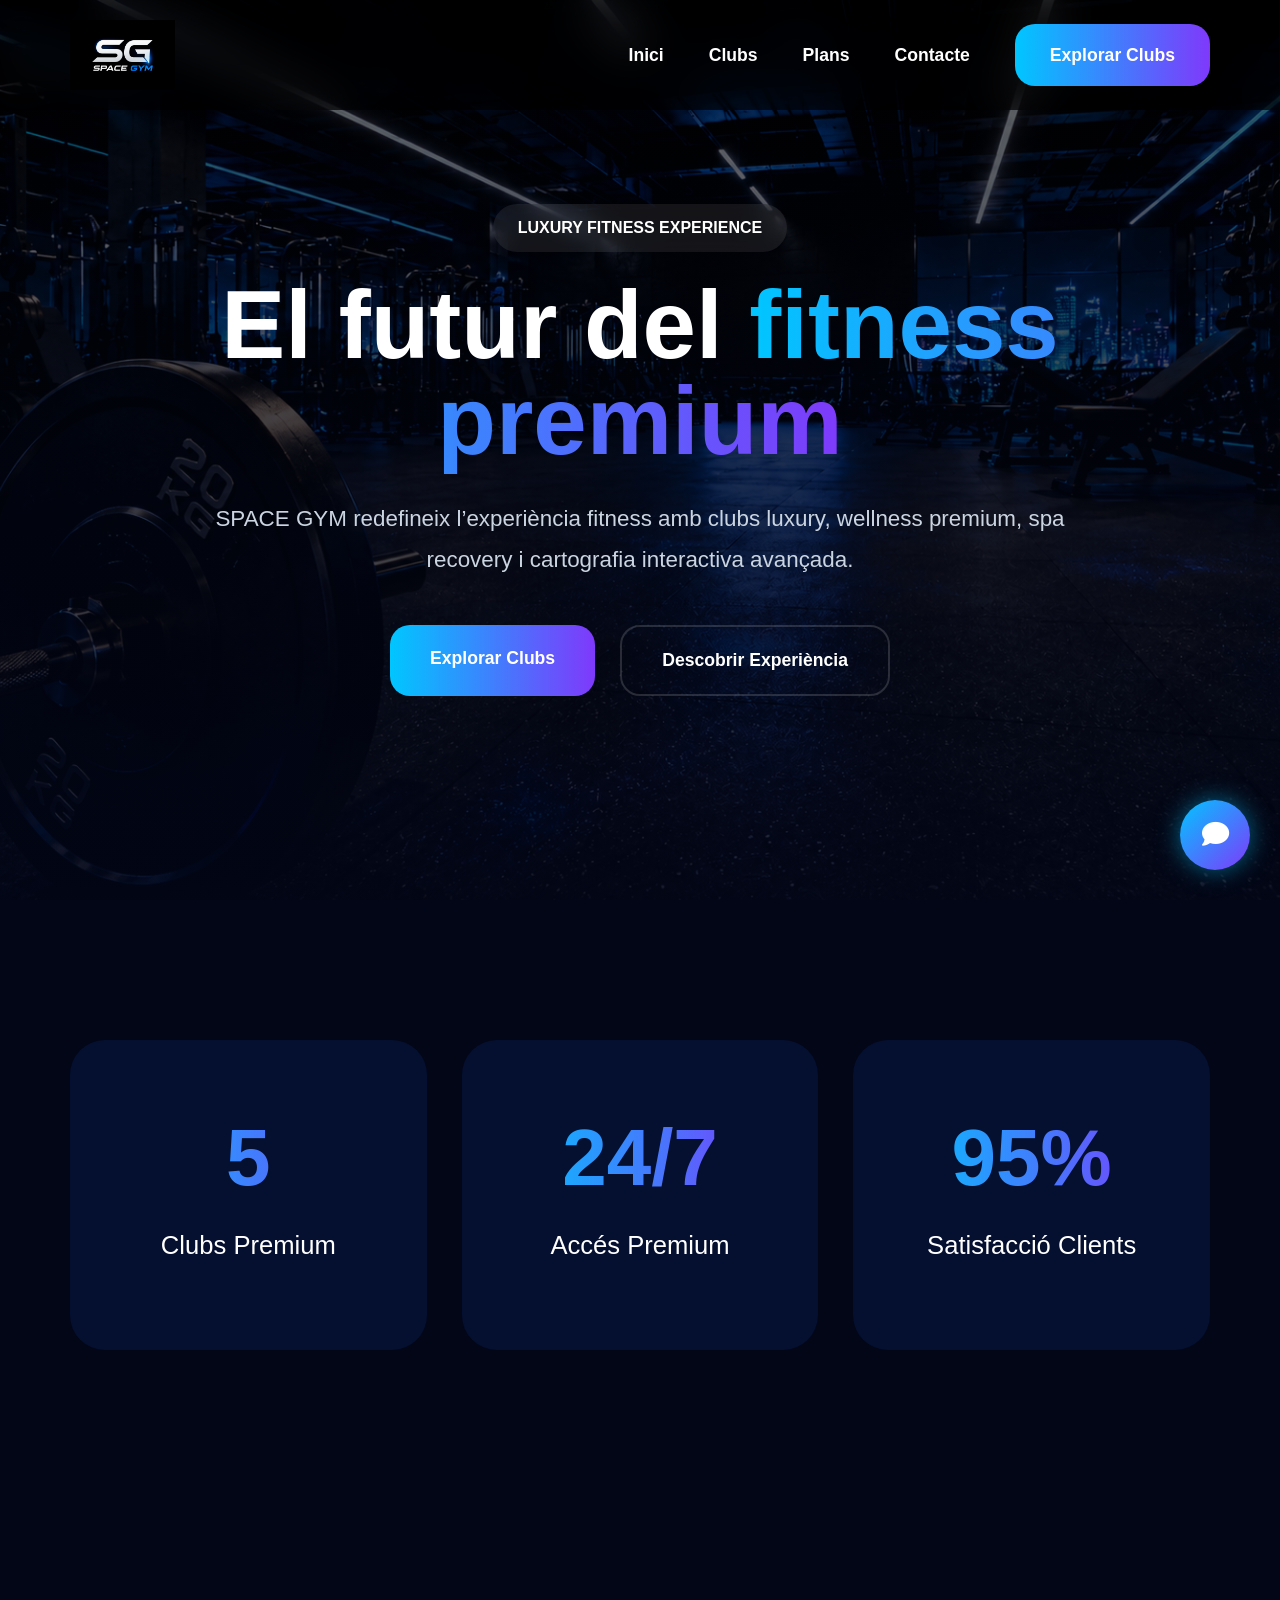
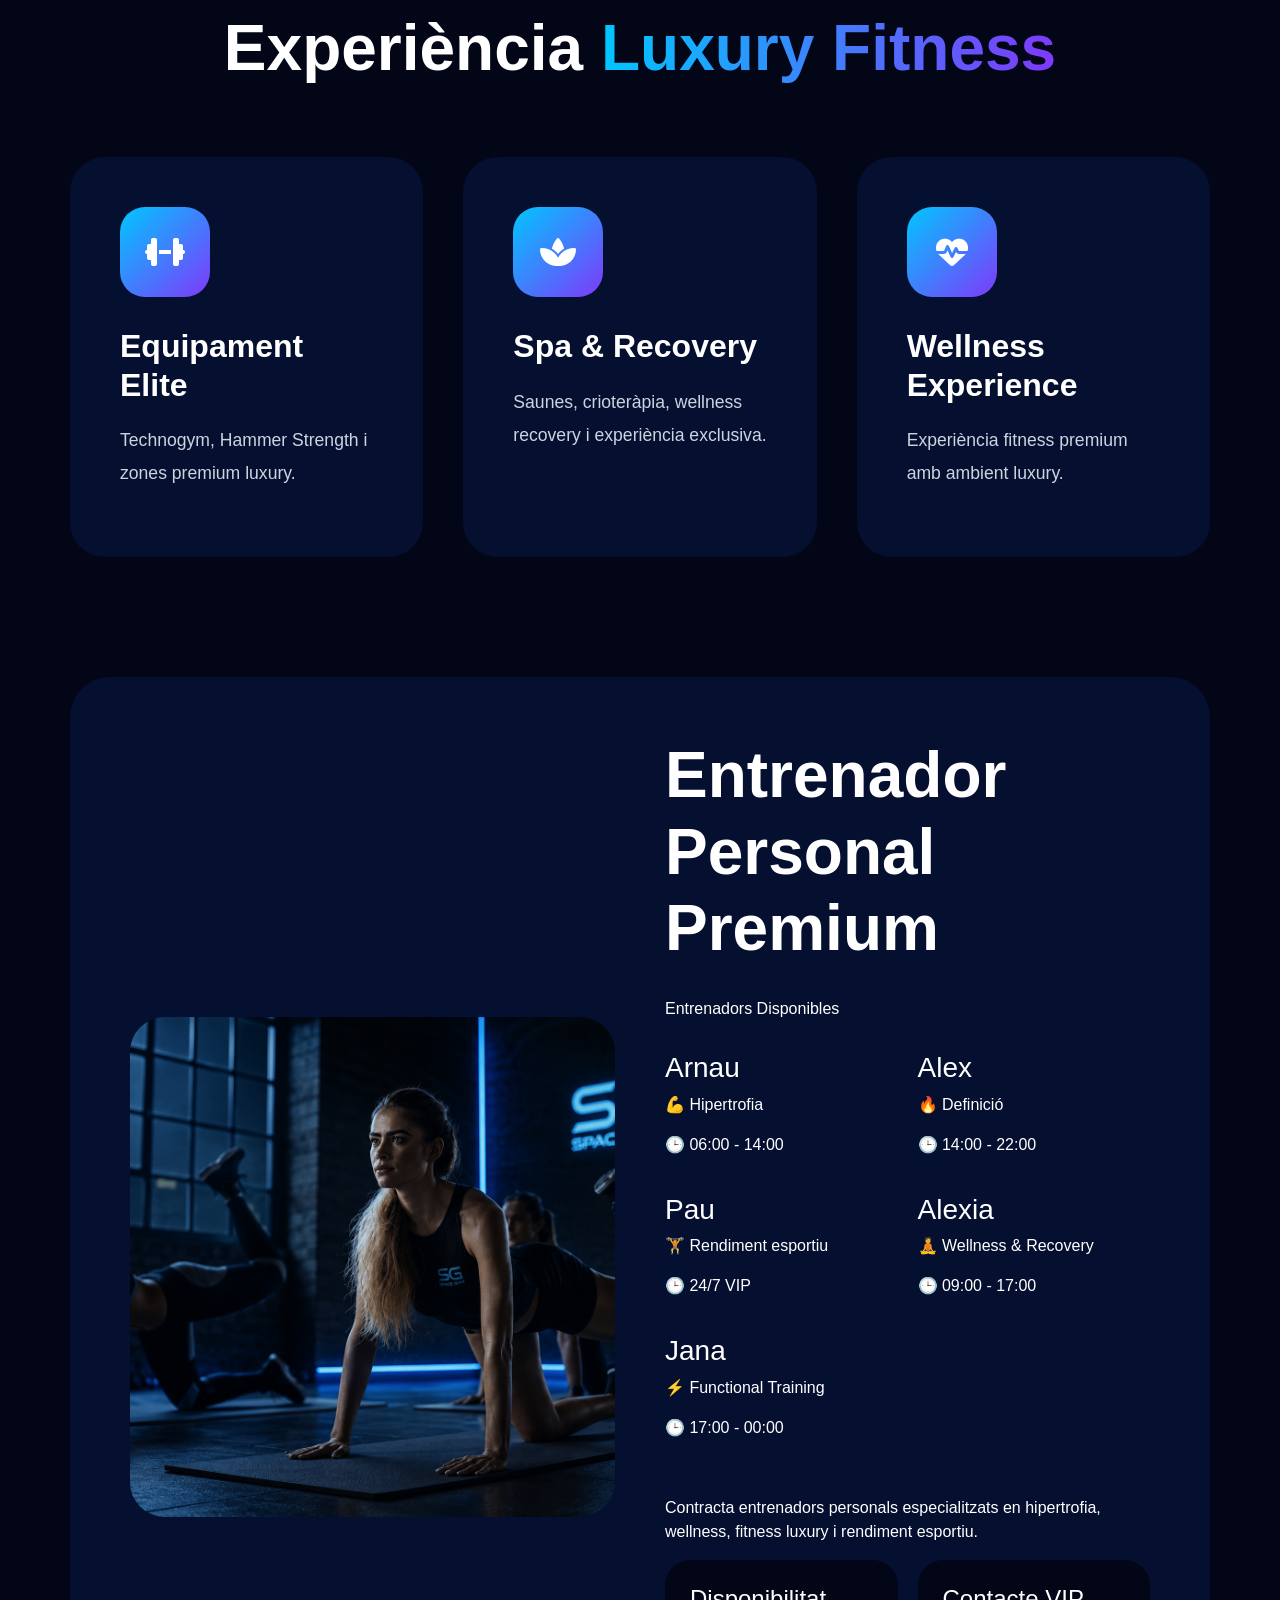
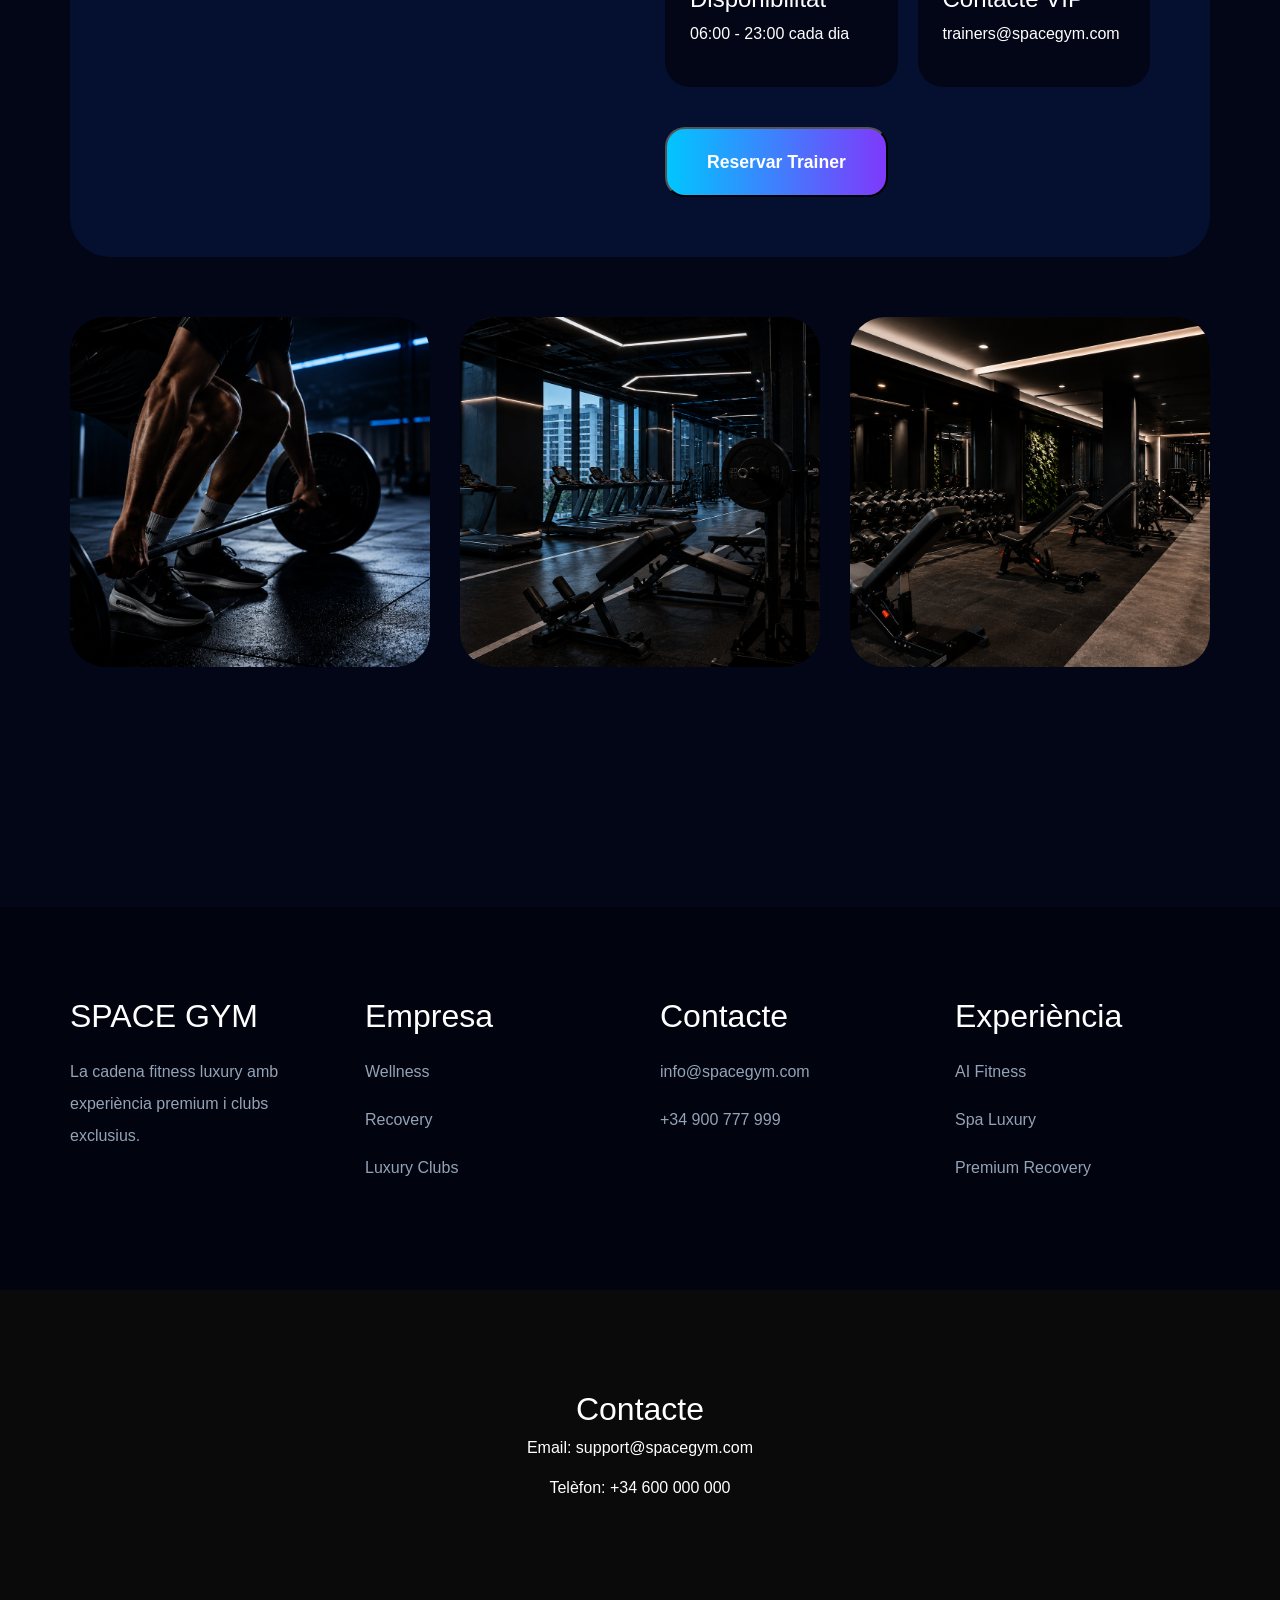
==== commit b9b30e43: "added trainers section" ====
--- a/index.html
+++ b/index.html
@@ -752,12 +752,42 @@
 </h2>
 
 <p
-style="
-font-size:1.3rem;
-line-height:2;
-color:#cbd5e1;
-margin-bottom:40px;
-">
+<h2 style="margin-bottom:30px;">Entrenadors Disponibles</h2>
+
+<div style="display:grid;grid-template-columns:repeat(auto-fit,minmax(220px,1fr));gap:20px;margin-bottom:40px;">
+
+<div class="plan-card">
+<h3>Arnau</h3>
+<p>💪 Hipertrofia</p>
+<p>🕒 06:00 - 14:00</p>
+</div>
+
+<div class="plan-card">
+<h3>Alex</h3>
+<p>🔥 Definició</p>
+<p>🕒 14:00 - 22:00</p>
+</div>
+
+<div class="plan-card">
+<h3>Pau</h3>
+<p>🏋️ Rendiment esportiu</p>
+<p>🕒 24/7 VIP</p>
+</div>
+
+<div class="plan-card">
+<h3>Alexia</h3>
+<p>🧘 Wellness & Recovery</p>
+<p>🕒 09:00 - 17:00</p>
+</div>
+
+<div class="plan-card">
+<h3>Jana</h3>
+<p>⚡ Functional Training</p>
+<p>🕒 17:00 - 00:00</p>
+</div>
+
+</div>
+
 
 Contracta entrenadors personals
 especialitzats en hipertrofia,
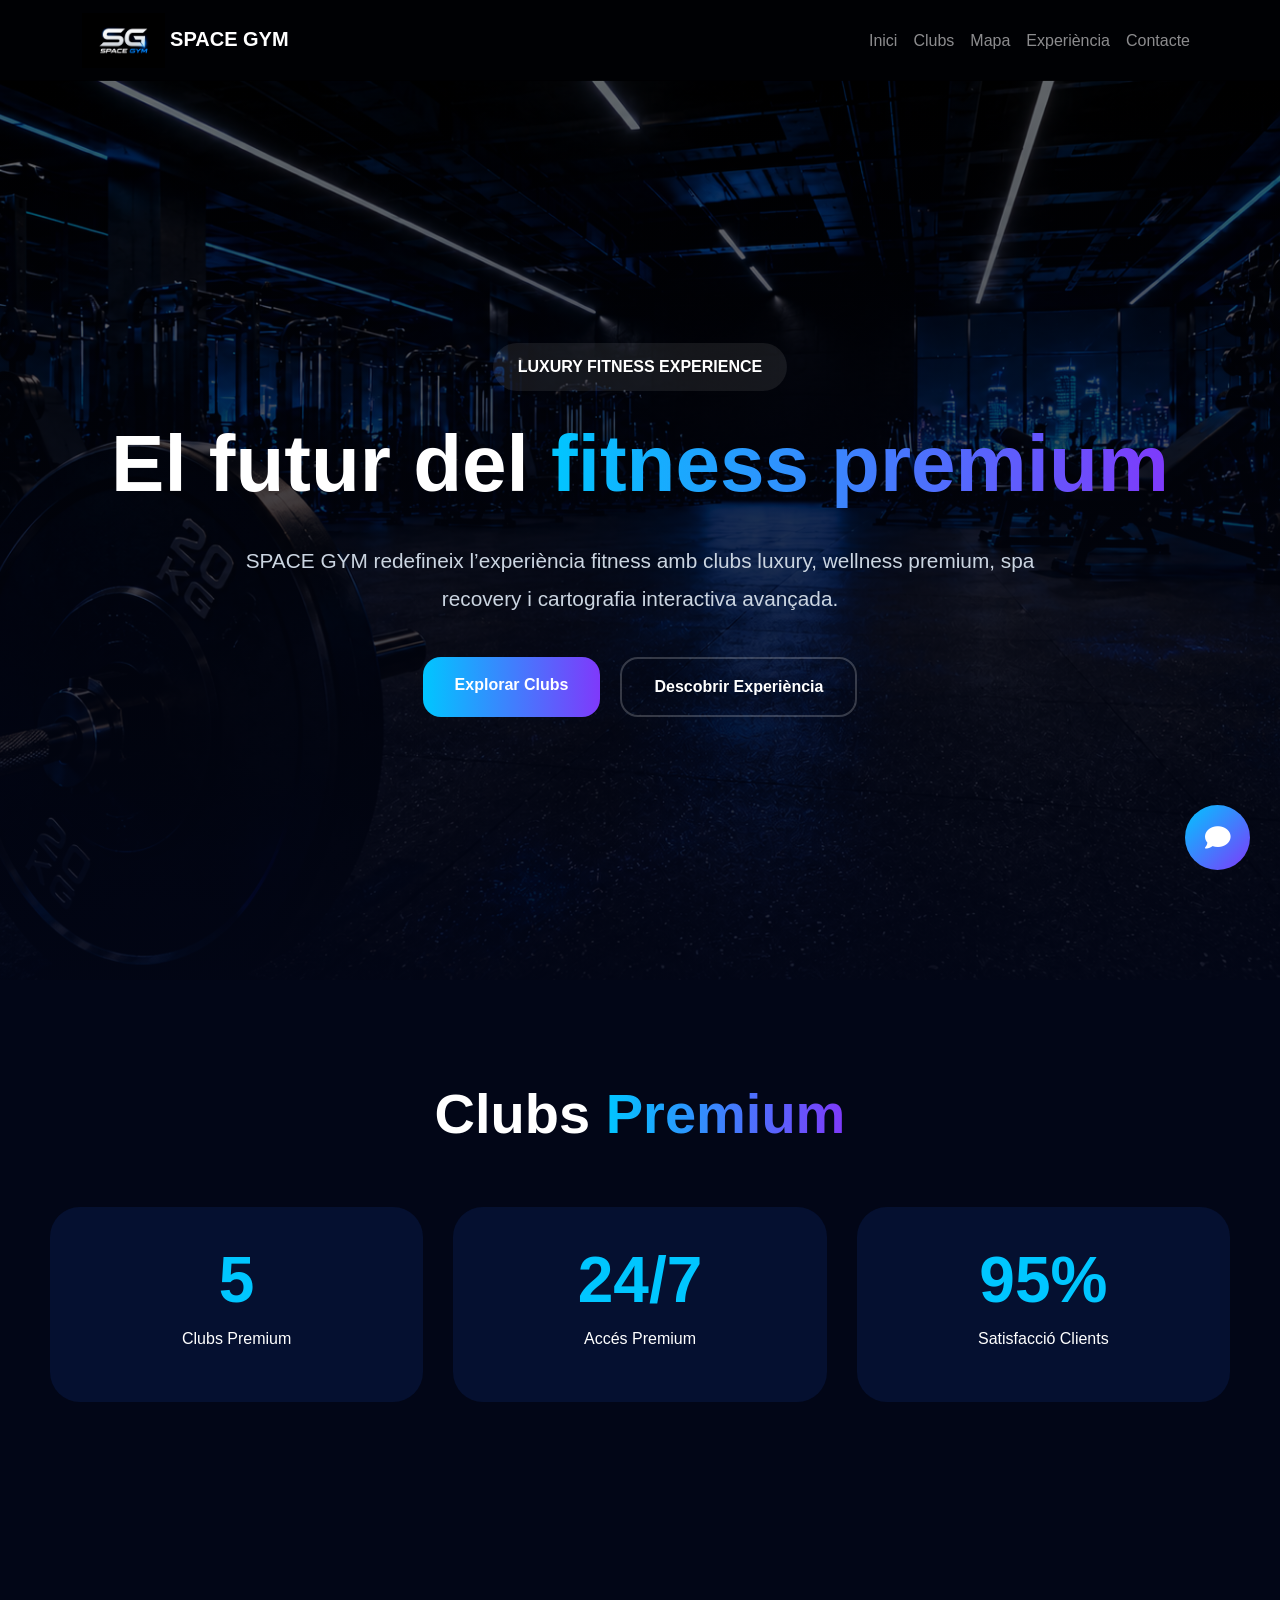
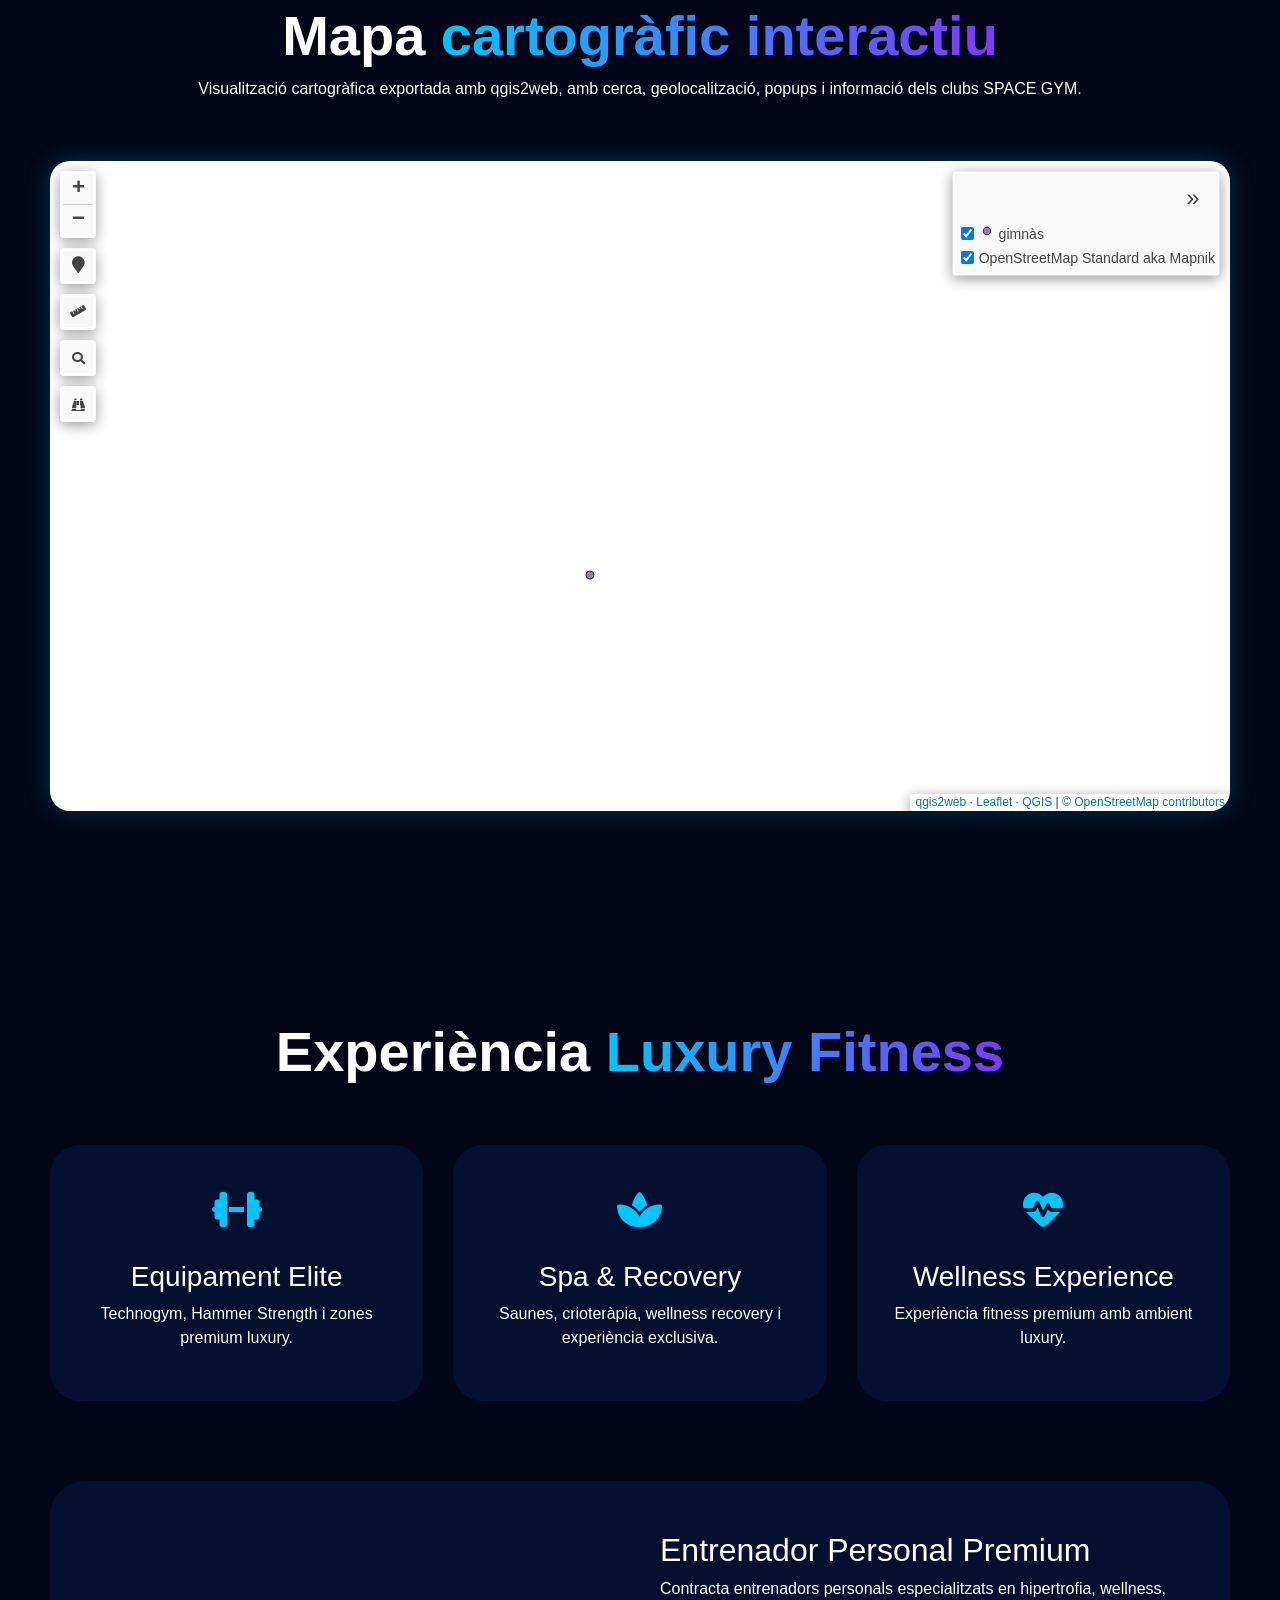
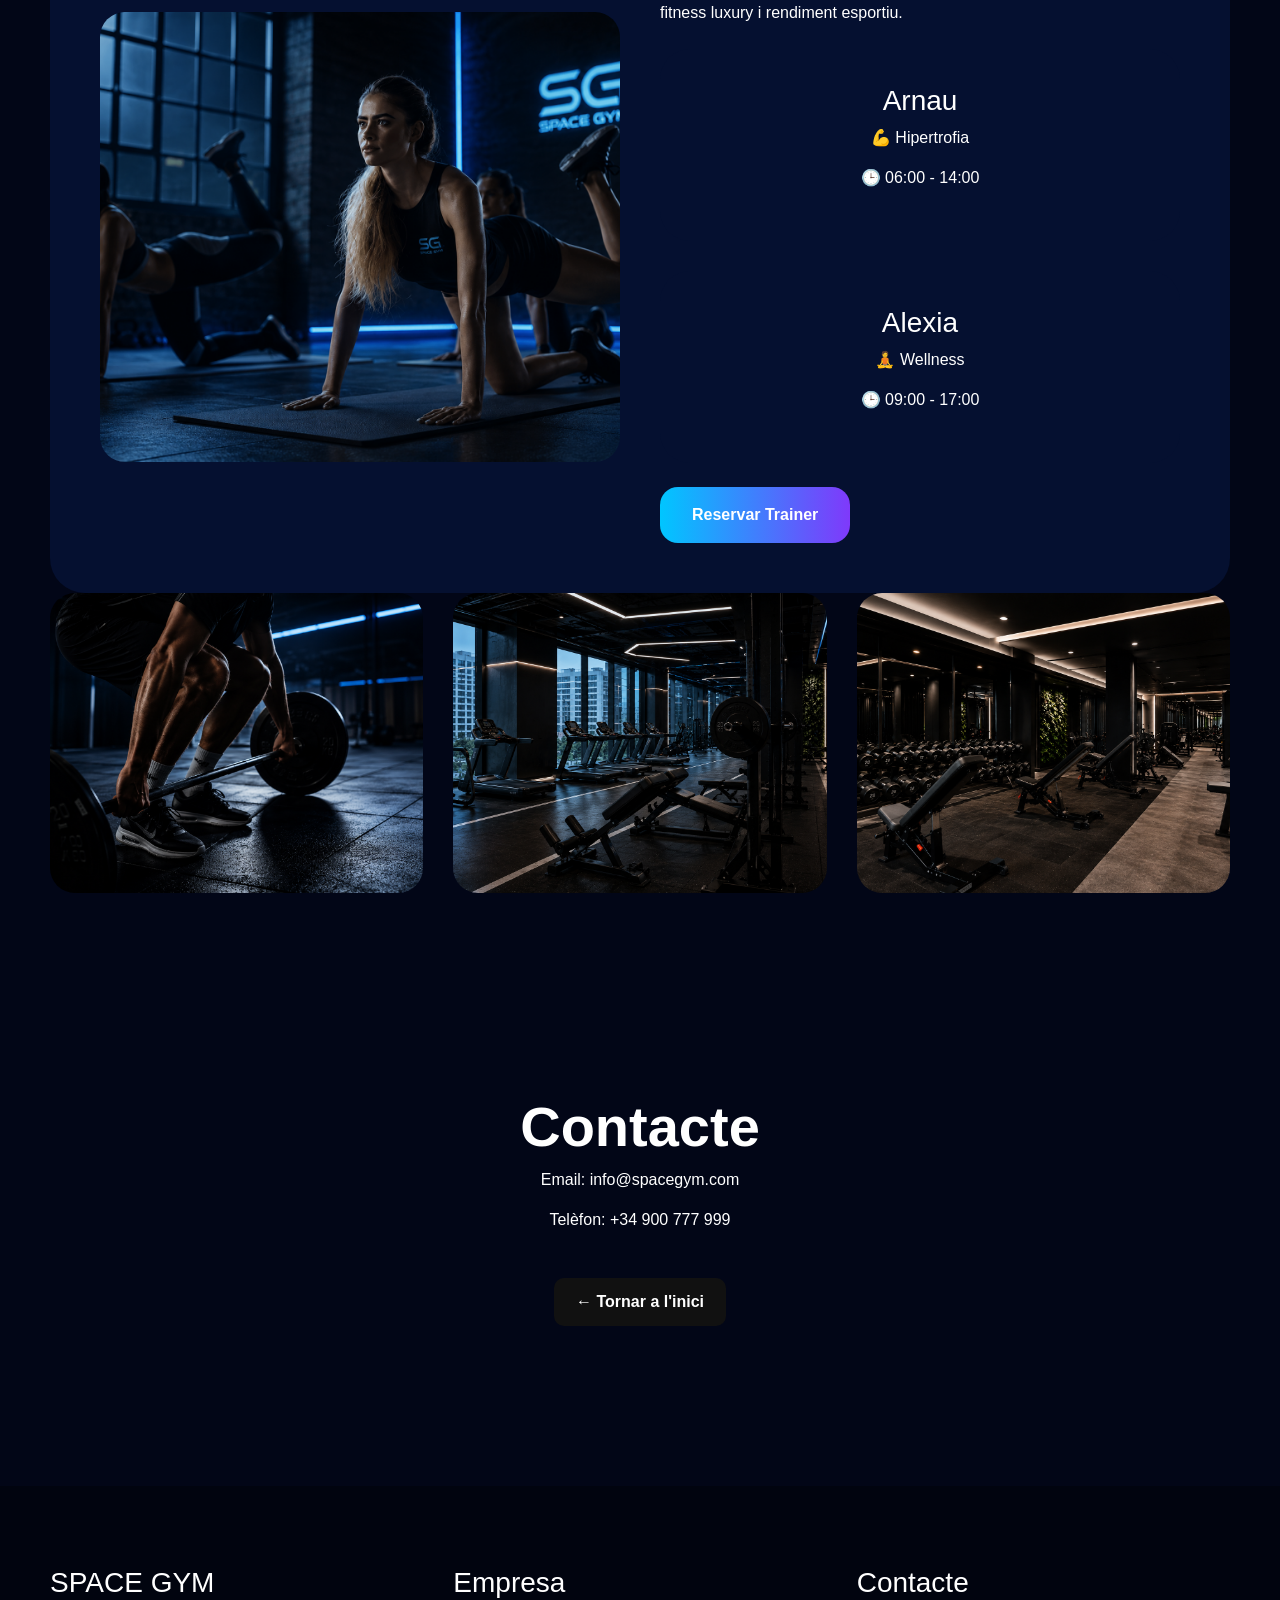
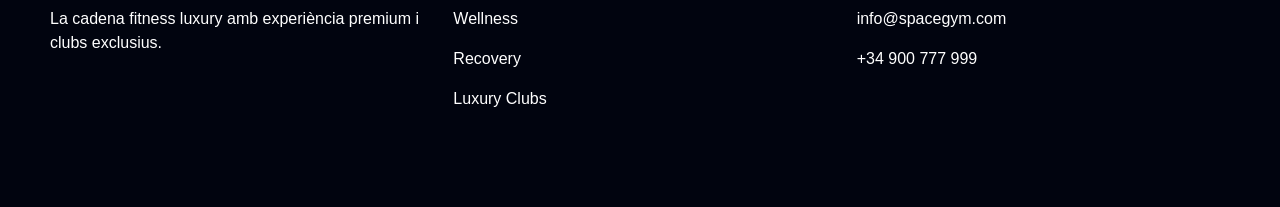
==== commit e3e8e588: "Segona convocatoria corregida" ====
--- a/index.html
+++ b/index.html
@@ -1,1460 +1,448 @@
 <!DOCTYPE html>
 <html lang="ca">
-
 <head>
-
-<meta charset="UTF-8">
-<meta name="viewport" content="width=device-width, initial-scale=1.0">
-
-<title>SPACE GYM | Luxury Fitness Experience</title>
-
-<link
-href="https://cdn.jsdelivr.net/npm/bootstrap@5.3.3/dist/css/bootstrap.min.css"
-rel="stylesheet">
-
-<link
-rel="stylesheet"
-href="https://cdnjs.cloudflare.com/ajax/libs/font-awesome/6.5.2/css/all.min.css"/>
-
-<style>
-/* CHATBOT */
-
-#chat-toggle{
-position:fixed;
-bottom:30px;
-right:30px;
-width:70px;
-height:70px;
-border-radius:50%;
-background:linear-gradient(135deg,#00c6ff,#7f39fb);
-display:flex;
-align-items:center;
-justify-content:center;
-font-size:1.7rem;
-cursor:pointer;
-z-index:99999;
-box-shadow:0 0 25px rgba(0,198,255,.5);
-}
-
-#chat-box{
-position:fixed;
-bottom:120px;
-right:30px;
-width:370px;
-background:#051030;
-border-radius:30px;
-overflow:hidden;
-display:none;
-z-index:99999;
-box-shadow:0 0 40px rgba(0,0,0,.5);
-}
-
-#chat-header{
-padding:20px;
-font-size:1.2rem;
-font-weight:700;
-background:linear-gradient(90deg,#00c6ff,#7f39fb);
-}
-
-#chat-messages{
-height:350px;
-overflow-y:auto;
-padding:20px;
-display:flex;
-flex-direction:column;
-gap:15px;
-}
-
-.bot-message,
-.user-message{
-padding:15px;
-border-radius:20px;
-max-width:85%;
-line-height:1.6;
-}
-
-.bot-message{
-background:#020617;
-align-self:flex-start;
-}
-
-.user-message{
-background:#2563eb;
-align-self:flex-end;
-}
-
-#chat-input-area{
-display:flex;
-border-top:1px solid rgba(255,255,255,.08);
-}
-
-#chat-input{
-flex:1;
-padding:18px;
-border:none;
-outline:none;
-background:#020617;
-color:white;
-}
-
-#chat-input-area button{
-border:none;
-padding:18px 25px;
-background:linear-gradient(90deg,#00c6ff,#7f39fb);
-color:white;
-font-weight:700;
-}
-*{
-margin:0;
-padding:0;
-box-sizing:border-box;
-font-family:'Poppins',sans-serif;
-scroll-behavior:smooth;
-}
-
-body{
-background:#020617;
-color:white;
-overflow-x:hidden;
-}
-
-.navbar{
-position:fixed;
-top:0;
-width:100%;
-z-index:9999;
-padding:20px 70px;
-background:rgba(0,0,0,.55);
-backdrop-filter:blur(20px);
-display:flex;
-justify-content:space-between;
-align-items:center;
-}
-
-.logo{
-display:flex;
-align-items:center;
-gap:15px;
-font-size:2.5rem;
-font-weight:900;
-}
-
-.logo-circle{
-width:65px;
-height:65px;
-border-radius:20px;
-background:linear-gradient(135deg,#00c6ff,#7f39fb);
-display:flex;
-align-items:center;
-justify-content:center;
-font-size:2rem;
-font-weight:900;
-}
-
-.nav-links{
-display:flex;
-gap:45px;
-align-items:center;
-}
-
-.nav-links a{
-color:white;
-text-decoration:none;
-font-size:1.1rem;
-font-weight:600;
-transition:.3s;
-}
-
-.nav-links a:hover{
-color:#00c6ff;
-}
-
-.explore-btn{
-padding:18px 35px;
-border-radius:20px;
-background:linear-gradient(90deg,#00c6ff,#7f39fb);
-color:white;
-text-decoration:none;
-font-weight:700;
-}
-
-.hero{
-height:100vh;
-background:
-linear-gradient(rgba(0,0,0,.55),rgba(2,6,23,.88)),
-url('assets/images/fondo-space-gym.png');
-background-size:cover;
-background-position:center;
-display:flex;
-align-items:center;
-justify-content:center;
-text-align:center;
-padding:0 30px;
-}
-
-.hero-content{
-max-width:1000px;
-}
-
-.badge-hero{
-display:inline-block;
-padding:12px 25px;
-background:rgba(255,255,255,.08);
-border-radius:999px;
-margin-bottom:25px;
-font-weight:700;
-backdrop-filter:blur(10px);
-}
-
-.hero h1{
-font-size:6rem;
-font-weight:900;
-line-height:1;
-margin-bottom:30px;
-}
-
-.hero h1 span{
-background:linear-gradient(90deg,#00c6ff,#7f39fb);
--webkit-background-clip:text;
--webkit-text-fill-color:transparent;
-}
-
-.hero p{
-font-size:1.4rem;
-line-height:1.8;
-color:#cbd5e1;
-max-width:850px;
-margin:auto;
-}
-
-.hero-buttons{
-margin-top:45px;
-display:flex;
-gap:25px;
-justify-content:center;
-flex-wrap:wrap;
-}
-
-.hero-btn{
-padding:20px 40px;
-border-radius:20px;
-font-weight:700;
-text-decoration:none;
-font-size:1.1rem;
-transition:.4s;
-}
-
-.btn-main{
-background:linear-gradient(90deg,#00c6ff,#7f39fb);
-color:white;
-}
-
-.btn-outline{
-border:2px solid rgba(255,255,255,.15);
-color:white;
-}
-
-.stats{
-padding:140px 70px;
-}
-
-.stats-grid{
-display:grid;
-grid-template-columns:repeat(auto-fit,minmax(300px,1fr));
-gap:35px;
-}
-
-.stat-card{
-background:#051030;
-border-radius:35px;
-padding:70px 40px;
-text-align:center;
-cursor:pointer;
-transition:.4s;
-}
-
-.stat-card:hover{
-transform:translateY(-10px);
-}
-
-.stat-card h2{
-font-size:5rem;
-font-weight:900;
-background:linear-gradient(90deg,#00c6ff,#7f39fb);
--webkit-background-clip:text;
--webkit-text-fill-color:transparent;
-}
-
-.stat-card p{
-font-size:1.6rem;
-margin-top:20px;
-}
-
-.section{
-padding:120px 70px;
-}
-
-.section-title{
-text-align:center;
-margin-bottom:70px;
-}
-
-.section-title h2{
-font-size:4rem;
-font-weight:900;
-}
-
-.section-title h2 span{
-background:linear-gradient(90deg,#00c6ff,#7f39fb);
--webkit-background-clip:text;
--webkit-text-fill-color:transparent;
-}
-
-.features{
-display:grid;
-grid-template-columns:repeat(auto-fit,minmax(320px,1fr));
-gap:40px;
-}
-
-.feature-card{
-background:#051030;
-padding:50px;
-border-radius:35px;
-transition:.4s;
-}
-
-.feature-card:hover{
-transform:translateY(-10px);
-}
-
-.feature-icon{
-width:90px;
-height:90px;
-border-radius:25px;
-background:linear-gradient(135deg,#00c6ff,#7f39fb);
-display:flex;
-align-items:center;
-justify-content:center;
-font-size:2rem;
-margin-bottom:30px;
-}
-
-.feature-card h3{
-font-size:2rem;
-font-weight:800;
-margin-bottom:20px;
-}
-
-.feature-card p{
-font-size:1.1rem;
-line-height:1.9;
-color:#cbd5e1;
-}
-
-.gallery{
-display:grid;
-grid-template-columns:repeat(auto-fit,minmax(350px,1fr));
-gap:30px;
-margin-top:60px;
-}
-
-.gallery img{
-width:100%;
-height:350px;
-object-fit:cover;
-border-radius:35px;
-}
-
-.footer{
-padding:90px 70px;
-background:#01040f;
-margin-top:120px;
-}
-
-.footer-grid{
-display:grid;
-grid-template-columns:repeat(auto-fit,minmax(250px,1fr));
-gap:40px;
-}
-
-.footer h3{
-font-size:2rem;
-margin-bottom:20px;
-}
-
-.footer p{
-color:#94a3b8;
-line-height:2;
-}
-
-.modal-content{
-background:#051030;
-border-radius:35px;
-color:white;
-max-height:90vh;
-overflow-y:auto;
-}
-
-.modal-img{
-width:100%;
-height:500px;
-object-fit:cover;
-border-radius:30px;
-display:block;
-margin:auto;
-}
-
-.review-card{
-background:#020617;
-padding:35px;
-border-radius:25px;
-}
-
-.review-card h4{
-margin-bottom:15px;
-}
-
-.review-card p{
-color:#cbd5e1;
-line-height:1.8;
-}
-/* MOBILE RESPONSIVE */
-
-@media(max-width:900px){
-
-.navbar{
-padding:20px;
-flex-direction:column;
-gap:20px;
-}
-
-.nav-links{
-flex-wrap:wrap;
-justify-content:center;
-gap:20px;
-}
-
-.hero h1{
-font-size:3rem;
-}
-
-.hero p{
-font-size:1.1rem;
-}
-
-.stats{
-padding:80px 20px;
-}
-
-.section{
-padding:80px 20px;
-}
-
-.section-title h2{
-font-size:2.5rem;
-}
-
-.features{
-grid-template-columns:1fr;
-}
-
-.gallery{
-grid-template-columns:1fr;
-}
-
-.gallery img{
-height:250px;
-}
-
-.footer{
-padding:60px 20px;
-}
-
-.footer-grid{
-grid-template-columns:1fr;
-}
-
-.stat-card{
-padding:50px 25px;
-}
-
-.hero-buttons{
-flex-direction:column;
-}
-
-.hero-btn{
-width:100%;
-text-align:center;
-}
-
-}
-</style>
-
+  <meta charset="UTF-8">
+  <meta name="viewport" content="width=device-width, initial-scale=1.0">
+  <title>SPACE GYM | Luxury Fitness Experience</title>
+
+  <link href="https://cdn.jsdelivr.net/npm/bootstrap@5.3.3/dist/css/bootstrap.min.css" rel="stylesheet">
+  <link rel="stylesheet" href="https://cdnjs.cloudflare.com/ajax/libs/font-awesome/6.5.2/css/all.min.css">
+
+  <style>
+    *{margin:0;padding:0;box-sizing:border-box;font-family:Arial,sans-serif;scroll-behavior:smooth}
+    body{background:#020617;color:white;overflow-x:hidden;padding-top:80px}
+
+    .navbar{background:rgba(0,0,0,.8)!important;backdrop-filter:blur(15px)}
+    .navbar-brand img{height:55px;width:auto}
+
+    .hero{
+      min-height:100vh;
+      background:linear-gradient(rgba(0,0,0,.55),rgba(2,6,23,.88)),url('assets/images/fondo-space-gym.png');
+      background-size:cover;background-position:center;
+      display:flex;align-items:center;justify-content:center;text-align:center;padding:40px 20px;
+    }
+
+    .badge-hero{display:inline-block;padding:12px 25px;background:rgba(255,255,255,.08);border-radius:999px;margin-bottom:25px;font-weight:700}
+    .hero h1{font-size:5rem;font-weight:900;margin-bottom:30px}
+    .hero h1 span,.section-title span{background:linear-gradient(90deg,#00c6ff,#7f39fb);-webkit-background-clip:text;-webkit-text-fill-color:transparent}
+    .hero p{font-size:1.3rem;color:#cbd5e1;max-width:850px;margin:auto;line-height:1.8}
+
+    .hero-buttons{margin-top:40px;display:flex;gap:20px;justify-content:center;flex-wrap:wrap}
+    .hero-btn{padding:16px 32px;border-radius:18px;font-weight:700;text-decoration:none;border:none}
+    .btn-main{background:linear-gradient(90deg,#00c6ff,#7f39fb);color:white}
+    .btn-outline{border:2px solid rgba(255,255,255,.2);color:white}
+
+    .section{padding:100px 50px}
+    .section-title{text-align:center;margin-bottom:60px}
+    .section-title h2{font-size:3.5rem;font-weight:900}
+
+    .stats-grid,.features,.gallery,.footer-grid{
+      display:grid;
+      grid-template-columns:repeat(auto-fit,minmax(260px,1fr));
+      gap:30px;
+    }
+
+    .stat-card,.feature-card,.review-card,.plan-card{
+      background:#051030;
+      border-radius:30px;
+      padding:35px;
+      text-align:center;
+      transition:.3s;
+    }
+
+    .stat-card:hover,.feature-card:hover{transform:translateY(-8px)}
+    .stat-card h2{font-size:4rem;font-weight:900;color:#00c6ff}
+    .feature-icon{font-size:2.5rem;margin-bottom:20px;color:#00c6ff}
+
+    .trainer-box{
+      margin-top:80px;
+      background:#051030;
+      padding:50px;
+      border-radius:35px;
+      display:grid;
+      grid-template-columns:1fr 1fr;
+      gap:40px;
+      align-items:center;
+    }
+
+    .trainer-box img,.gallery img,.modal-img{
+      width:100%;
+      border-radius:25px;
+      object-fit:cover;
+    }
+
+    .trainer-box img{height:450px}
+    .gallery img{height:300px}
+    .modal-img{height:450px}
+
+    .qgis-map{
+      width:100%;
+      height:650px;
+      border:none;
+      border-radius:20px;
+      box-shadow:0 0 25px rgba(0,198,255,.25);
+      background:#020617;
+    }
+
+    .back-home{
+      display:inline-block;
+      margin-top:30px;
+      padding:12px 22px;
+      background:#111;
+      color:white;
+      text-decoration:none;
+      border-radius:10px;
+      font-weight:bold;
+    }
+
+    .back-home:hover{
+      background:#333;
+      color:white;
+    }
+
+    .footer{padding:80px 50px;background:#01040f}
+
+    .modal-content{background:#051030;color:white;border-radius:30px}
+
+    #chat-toggle{
+      position:fixed;bottom:30px;right:30px;width:65px;height:65px;border-radius:50%;
+      background:linear-gradient(135deg,#00c6ff,#7f39fb);
+      display:flex;align-items:center;justify-content:center;font-size:1.6rem;cursor:pointer;z-index:99999;
+    }
+
+    #chat-box{
+      position:fixed;bottom:110px;right:30px;width:350px;background:#051030;border-radius:25px;
+      overflow:hidden;display:none;z-index:99999;
+    }
+
+    #chat-header{padding:18px;font-weight:700;background:linear-gradient(90deg,#00c6ff,#7f39fb)}
+    #chat-messages{height:300px;overflow-y:auto;padding:18px;display:flex;flex-direction:column;gap:12px}
+    .bot-message,.user-message{padding:13px;border-radius:18px;max-width:85%;line-height:1.5}
+    .bot-message{background:#020617;align-self:flex-start}
+    .user-message{background:#2563eb;align-self:flex-end}
+    #chat-input-area{display:flex}
+    #chat-input{flex:1;padding:15px;border:none;background:#020617;color:white}
+    #chat-input-area button{border:none;padding:15px 20px;background:#2563eb;color:white;font-weight:700}
+
+    @media(max-width:900px){
+      body{padding-top:70px}
+      .hero h1{font-size:3rem}
+      .hero p{font-size:1.05rem}
+      .section{padding:70px 20px}
+      .section-title h2{font-size:2.4rem}
+      .trainer-box{grid-template-columns:1fr;padding:30px}
+      .trainer-box img{height:300px}
+      .qgis-map{height:420px}
+      #chat-box{width:90%;right:5%}
+    }
+  </style>
 </head>
 
 <body>
 
-<!-- NAVBAR -->
-
-<nav class="navbar">
-
-<div class="logo">
-
-<img
-src="assets/images/logo.png"
-style="
-height:70px;
-width:auto;
-object-fit:contain;
-">
-
-</div>
-
-<div class="nav-links">
-
-<a href="#">Inici</a>
-<a href="clubs.html">Clubs</a>
-<a href="plans.html">Plans</a>
-<a href="contacte.html">Contacte</a>
-
-<a
-href="clubs.html"
-class="explore-btn">
-
-Explorar Clubs
-
-</a>
-
-</div>
-
+<nav class="navbar navbar-expand-lg navbar-dark fixed-top">
+  <div class="container">
+    <a class="navbar-brand fw-bold" href="index.html">
+      <img src="assets/images/logo.png" alt="SPACE GYM"> SPACE GYM
+    </a>
+
+    <button class="navbar-toggler" type="button" data-bs-toggle="collapse" data-bs-target="#menuPrincipal">
+      <span class="navbar-toggler-icon"></span>
+    </button>
+
+    <div class="collapse navbar-collapse" id="menuPrincipal">
+      <ul class="navbar-nav ms-auto">
+        <li class="nav-item"><a class="nav-link" href="index.html">Inici</a></li>
+        <li class="nav-item"><a class="nav-link" href="#clubs">Clubs</a></li>
+        <li class="nav-item"><a class="nav-link" href="#mapa">Mapa</a></li>
+        <li class="nav-item"><a class="nav-link" href="#experience">Experiència</a></li>
+        <li class="nav-item"><a class="nav-link" href="#contacte">Contacte</a></li>
+      </ul>
+    </div>
+  </div>
 </nav>
 
-<!-- HERO -->
-
-<section class="hero">
-
-<div class="hero-content">
-
-<div class="badge-hero">
-LUXURY FITNESS EXPERIENCE
-</div>
-
-<h1>
-
-El futur del
-<span>fitness premium</span>
-
-</h1>
-
-<p>
-
-SPACE GYM redefineix l’experiència fitness amb clubs luxury,
-wellness premium,
-spa recovery
-i cartografia interactiva avançada.
-
-</p>
-
-<div class="hero-buttons">
-
-<a
-href="clubs.html"
-class="hero-btn btn-main">
-
-Explorar Clubs
-
-</a>
-
-<a
-href="#experience"
-class="hero-btn btn-outline">
-
-Descobrir Experiència
-
-</a>
-
-</div>
-
-</div>
-
+<section class="hero" id="inici">
+  <div>
+    <div class="badge-hero">LUXURY FITNESS EXPERIENCE</div>
+    <h1>El futur del <span>fitness premium</span></h1>
+    <p>SPACE GYM redefineix l’experiència fitness amb clubs luxury, wellness premium, spa recovery i cartografia interactiva avançada.</p>
+    <div class="hero-buttons">
+      <a href="#clubs" class="hero-btn btn-main">Explorar Clubs</a>
+      <a href="#experience" class="hero-btn btn-outline">Descobrir Experiència</a>
+    </div>
+  </div>
 </section>
 
-<!-- STATS -->
-
-<section class="stats">
-
-<div class="stats-grid">
-
-<div
-class="stat-card"
-data-bs-toggle="modal"
-data-bs-target="#clubsModal">
-
-<h2>5</h2>
-
-<p>Clubs Premium</p>
-
-</div>
-
-<div
-class="stat-card"
-data-bs-toggle="modal"
-data-bs-target="#hoursModal">
-
-<h2>24/7</h2>
-
-<p>Accés Premium</p>
-
-</div>
-
-<div
-class="stat-card"
-data-bs-toggle="modal"
-data-bs-target="#reviewsModal">
-
-<h2>95%</h2>
-
-<p>Satisfacció Clients</p>
-
-</div>
-
-</div>
-
+<section class="section" id="clubs">
+  <div class="section-title">
+    <h2>Clubs <span>Premium</span></h2>
+  </div>
+
+  <div class="stats-grid">
+    <div class="stat-card" data-bs-toggle="modal" data-bs-target="#clubsModal">
+      <h2>5</h2>
+      <p>Clubs Premium</p>
+    </div>
+    <div class="stat-card" data-bs-toggle="modal" data-bs-target="#hoursModal">
+      <h2>24/7</h2>
+      <p>Accés Premium</p>
+    </div>
+    <div class="stat-card" data-bs-toggle="modal" data-bs-target="#reviewsModal">
+      <h2>95%</h2>
+      <p>Satisfacció Clients</p>
+    </div>
+  </div>
 </section>
 
-<!-- EXPERIENCE -->
-
-<section
-class="section"
-id="experience">
-
-<div class="section-title">
-
-<h2>
-
-Experiència
-<span>Luxury Fitness</span>
-
-</h2>
-
-</div>
-
-<div class="features">
-
-<!-- EQUIPAMENT -->
-
-<div
-class="feature-card"
-data-bs-toggle="modal"
-data-bs-target="#equipamentModal"
-style="cursor:pointer;">
-
-<div class="feature-icon">
-<i class="fa-solid fa-dumbbell"></i>
-</div>
-
-<h3>Equipament Elite</h3>
-
-<p>
-
-Technogym,
-Hammer Strength
-i zones premium luxury.
-
-</p>
-
-</div>
-
-<!-- SPA -->
-
-<div
-class="feature-card"
-data-bs-toggle="modal"
-data-bs-target="#spaModal"
-style="cursor:pointer;">
-
-<div class="feature-icon">
-<i class="fa-solid fa-spa"></i>
-</div>
-
-<h3>Spa & Recovery</h3>
-
-<p>
-
-Saunes,
-crioteràpia,
-wellness recovery
-i experiència exclusiva.
-
-</p>
-
-</div>
-
-<!-- WELLNESS -->
-
-<div
-class="feature-card"
-data-bs-toggle="modal"
-data-bs-target="#wellnessModal"
-style="cursor:pointer;">
-
-<div class="feature-icon">
-<i class="fa-solid fa-heart-pulse"></i>
-</div>
-
-<h3>Wellness Experience</h3>
-
-<p>
-
-Experiència fitness premium
-amb ambient luxury.
-
-</p>
-
-</div>
-
-</div>
-
-<!-- PERSONAL TRAINER -->
-
-<div
-style="
-margin-top:120px;
-background:#051030;
-padding:60px;
-border-radius:40px;
-display:grid;
-grid-template-columns:1fr 1fr;
-gap:50px;
-align-items:center;
-">
-
-<img
-src="assets/images/personal-trainer.png"
-style="
-width:100%;
-border-radius:35px;
-height:500px;
-object-fit:cover;
-">
-
-<div>
-
-<h2
-style="
-font-size:4rem;
-font-weight:900;
-margin-bottom:30px;
-">
-
-Entrenador Personal Premium
-
-</h2>
-
-<p
-<h2 style="margin-bottom:30px;">Entrenadors Disponibles</h2>
-
-<div style="display:grid;grid-template-columns:repeat(auto-fit,minmax(220px,1fr));gap:20px;margin-bottom:40px;">
-
-<div class="plan-card">
-<h3>Arnau</h3>
-<p>💪 Hipertrofia</p>
-<p>🕒 06:00 - 14:00</p>
-</div>
-
-<div class="plan-card">
-<h3>Alex</h3>
-<p>🔥 Definició</p>
-<p>🕒 14:00 - 22:00</p>
-</div>
-
-<div class="plan-card">
-<h3>Pau</h3>
-<p>🏋️ Rendiment esportiu</p>
-<p>🕒 24/7 VIP</p>
-</div>
-
-<div class="plan-card">
-<h3>Alexia</h3>
-<p>🧘 Wellness & Recovery</p>
-<p>🕒 09:00 - 17:00</p>
-</div>
-
-<div class="plan-card">
-<h3>Jana</h3>
-<p>⚡ Functional Training</p>
-<p>🕒 17:00 - 00:00</p>
-</div>
-
-</div>
-
-
-Contracta entrenadors personals
-especialitzats en hipertrofia,
-wellness,
-fitness luxury
-i rendiment esportiu.
-
-</p>
-
-<div
-style="
-display:flex;
-gap:20px;
-flex-wrap:wrap;
-margin-bottom:40px;
-">
-
-<div
-style="
-background:#020617;
-padding:25px;
-border-radius:25px;
-flex:1;
-">
-
-<h4>Disponibilitat</h4>
-
-<p>
-06:00 - 23:00
-cada dia
-</p>
-
-</div>
-
-<div
-style="
-background:#020617;
-padding:25px;
-border-radius:25px;
-flex:1;
-">
-
-<h4>Contacte VIP</h4>
-
-<p>
-trainers@spacegym.com
-</p>
-
-</div>
-
-</div>
-
-<button
-class="hero-btn btn-main"
-data-bs-toggle="modal"
-data-bs-target="#trainerModal">
-
-Reservar Trainer
-
-</button>
-
-</div>
-
-</div>
-
-<!-- GALLERY -->
-
-<div class="gallery">
-
-<img
-src="assets/images/spacegym1.png">
-
-<img
-src="assets/images/spacegym2.png">
-
-<img
-src="assets/images/spacegym3.png">
-
-</div>
-
+<section class="section" id="mapa">
+  <div class="section-title">
+    <h2>Mapa <span>cartogràfic interactiu</span></h2>
+    <p>Visualització cartogràfica exportada amb qgis2web, amb cerca, geolocalització, popups i informació dels clubs SPACE GYM.</p>
+  </div>
+
+  <iframe
+    class="qgis-map"
+    src="qgis2web/index.html"
+    title="Mapa cartogràfic interactiu SPACE GYM">
+  </iframe>
 </section>
 
-<!-- MODAL EQUIPAMENT -->
-
-<div
-class="modal fade"
-id="equipamentModal">
-
-<div class="modal-dialog modal-xl modal-dialog-centered">
-
-<div class="modal-content">
-
-<div class="modal-body">
-
-<h2 class="mb-5">
-Equipament Elite
-</h2>
-
-<img
-src="assets/images/equipament-elite.png"
-class="img-fluid rounded-4 mb-4 modal-img">
-
-<p style="font-size:1.2rem; line-height:2;">
-
-Maquinària premium Technogym,
-Hammer Strength,
-zones luxury,
-pes lliure professional
-i experiència fitness multimilionària.
-
-</p>
-
-</div>
-
-</div>
-
-</div>
-
-</div>
-
-<!-- MODAL SPA -->
-
-<div
-class="modal fade"
-id="spaModal">
-
-<div class="modal-dialog modal-xl modal-dialog-centered">
-
-<div class="modal-content">
-
-<div class="modal-body">
-
-<h2 class="mb-5">
-Spa & Recovery
-</h2>
-
-<img
-src="assets/images/spa-spacegym.png"
-class="img-fluid rounded-4 mb-4 modal-img">
-
-<p style="font-size:1.2rem; line-height:2;">
-
-Zones recovery premium,
-spa luxury,
-crioteràpia,
-saunes
-i relaxació wellness exclusiva.
-
-</p>
-
-</div>
-
-</div>
-
-</div>
-
-</div>
-
-<!-- MODAL WELLNESS -->
-
-<div
-class="modal fade"
-id="wellnessModal">
-
-<div class="modal-dialog modal-xl modal-dialog-centered">
-
-<div class="modal-content">
-
-<div class="modal-body">
-
-<h2 class="mb-5">
-Wellness Experience
-</h2>
-
-<img
-src="assets/images/welnnes-spacegym.png"
-
-<p style="font-size:1.2rem; line-height:2;">
-
-Experiència fitness premium,
-interiors luxury,
-música ambiental,
-wellness exclusiu
-i sensació multimilionària real.
-
-</p>
-
-</div>
-
-</div>
-
-</div>
-
-</div>
-
-<!-- FOOTER -->
+<section class="section" id="experience">
+  <div class="section-title">
+    <h2>Experiència <span>Luxury Fitness</span></h2>
+  </div>
+
+  <div class="features">
+    <div class="feature-card" data-bs-toggle="modal" data-bs-target="#equipamentModal">
+      <div class="feature-icon"><i class="fa-solid fa-dumbbell"></i></div>
+      <h3>Equipament Elite</h3>
+      <p>Technogym, Hammer Strength i zones premium luxury.</p>
+    </div>
+
+    <div class="feature-card" data-bs-toggle="modal" data-bs-target="#spaModal">
+      <div class="feature-icon"><i class="fa-solid fa-spa"></i></div>
+      <h3>Spa & Recovery</h3>
+      <p>Saunes, crioteràpia, wellness recovery i experiència exclusiva.</p>
+    </div>
+
+    <div class="feature-card" data-bs-toggle="modal" data-bs-target="#wellnessModal">
+      <div class="feature-icon"><i class="fa-solid fa-heart-pulse"></i></div>
+      <h3>Wellness Experience</h3>
+      <p>Experiència fitness premium amb ambient luxury.</p>
+    </div>
+  </div>
+
+  <div class="trainer-box">
+    <img src="assets/images/personal-trainer.png" alt="Entrenador personal">
+
+    <div>
+      <h2>Entrenador Personal Premium</h2>
+      <p>Contracta entrenadors personals especialitzats en hipertrofia, wellness, fitness luxury i rendiment esportiu.</p>
+
+      <div class="features mt-4">
+        <div class="plan-card">
+          <h3>Arnau</h3>
+          <p>💪 Hipertrofia</p>
+          <p>🕒 06:00 - 14:00</p>
+        </div>
+        <div class="plan-card">
+          <h3>Alexia</h3>
+          <p>🧘 Wellness</p>
+          <p>🕒 09:00 - 17:00</p>
+        </div>
+      </div>
+
+      <button class="hero-btn btn-main mt-4" data-bs-toggle="modal" data-bs-target="#trainerModal">
+        Reservar Trainer
+      </button>
+    </div>
+  </div>
+
+  <div class="gallery">
+    <img src="assets/images/spacegym1.png" alt="SPACE GYM 1">
+    <img src="assets/images/spacegym2.png" alt="SPACE GYM 2">
+    <img src="assets/images/spacegym3.png" alt="SPACE GYM 3">
+  </div>
+</section>
+
+<section class="section" id="contacte">
+  <div class="section-title">
+    <h2>Contacte</h2>
+    <p>Email: info@spacegym.com</p>
+    <p>Telèfon: +34 900 777 999</p>
+    <a href="index.html" class="back-home">← Tornar a l'inici</a>
+  </div>
+</section>
 
 <footer class="footer">
-
-<div class="footer-grid">
-
-<div>
-
-<h3>SPACE GYM</h3>
-
-<p>
-
-La cadena fitness luxury
-amb experiència premium
-i clubs exclusius.
-
-</p>
-
-</div>
-
-<div>
-
-<h3>Empresa</h3>
-
-<p>Wellness</p>
-<p>Recovery</p>
-<p>Luxury Clubs</p>
-
-</div>
-
-<div>
-
-<h3>Contacte</h3>
-
-<p>info@spacegym.com</p>
-<p>+34 900 777 999</p>
-
-</div>
-
-<div>
-
-<h3>Experiència</h3>
-
-<p>AI Fitness</p>
-<p>Spa Luxury</p>
-<p>Premium Recovery</p>
-
-</div>
-
-</div>
-
+  <div class="footer-grid">
+    <div>
+      <h3>SPACE GYM</h3>
+      <p>La cadena fitness luxury amb experiència premium i clubs exclusius.</p>
+    </div>
+    <div>
+      <h3>Empresa</h3>
+      <p>Wellness</p>
+      <p>Recovery</p>
+      <p>Luxury Clubs</p>
+    </div>
+    <div>
+      <h3>Contacte</h3>
+      <p>info@spacegym.com</p>
+      <p>+34 900 777 999</p>
+    </div>
+  </div>
 </footer>
 
-<!-- MODAL CLUBS -->
-
-<div
-class="modal fade"
-id="clubsModal">
-
-<div class="modal-dialog modal-xl modal-dialog-centered">
-
-<div class="modal-content">
-
-<div class="modal-body">
-
-<h2 class="mb-5">
-Clubs premium SPACE GYM
-</h2>
-
-<div class="row g-4">
-
-<!-- BARCELONA -->
-
-<div class="col-lg-4">
-
-<div class="review-card">
-
-<img
-src="https://images.unsplash.com/photo-1512453979798-5ea266f8880c?q=80&w=800&auto=format&fit=crop"
-class="img-fluid rounded-4 mb-4">
-
-<h4>Barcelona</h4>
-
-<p>
-
-2 clubs:<br>
-Diagonal<br>
-Sants
-
-</p>
-
-</div>
-
-</div>
-
-<!-- MADRID -->
-
-<div class="col-lg-4">
-
-<div class="review-card">
-
-<img
-src="https://images.unsplash.com/photo-1539037116277-4db20889f2d4?q=80&w=800&auto=format&fit=crop"
-class="img-fluid rounded-4 mb-4">
-
-<h4>Madrid</h4>
-
-<p>
-
-2 clubs:<br>
-Serrano<br>
-Gran Via
-
-</p>
-
-</div>
-
-</div>
-
-<!-- TENERIFE -->
-
-<div class="col-lg-4">
-
-<div class="review-card">
-
-<img
-src="https://images.unsplash.com/photo-1506744038136-46273834b3fb?q=80&w=800&auto=format&fit=crop"
-class="img-fluid rounded-4 mb-4">
-
-<h4>Tenerife</h4>
-
-<p>
-
-1 club:<br>
-Costa Adeje
-
-</p>
-
-</div>
-
-</div>
-
-</div>
-
-</div>
-
-</div>
-
-</div>
-
-</div>
-
-<!-- MODAL REVIEWS -->
-
-<div
-class="modal fade"
-id="reviewsModal">
-
-<div class="modal-dialog modal-lg modal-dialog-centered">
-
-<div class="modal-content">
-
-<div class="modal-body">
-
-<h2 class="mb-5">
-Opinions verificades
-</h2>
-
-<div class="review-card">
-
-<h4>⭐⭐⭐⭐⭐ Marc Soler</h4>
-
-<p>
-
-“El millor gimnàs premium
-on he entrenat mai.”
-
-</p>
-
-</div>
-
-<div class="review-card mt-4">
-
-<h4>⭐⭐⭐⭐⭐ Júlia Costa</h4>
-
-<p>
-
-“Sembla un hotel 5 estrelles.”
-
-</p>
-
-</div>
-
-<div class="review-card mt-4">
-
-<h4>⭐⭐⭐⭐⭐ Nil Casas</h4>
-
-<p>
-
-“La cartografia interactiva
-és espectacular.”
-
-</p>
-
-</div>
-
-</div>
-
-</div>
-
-</div>
-
-</div>
-
-<!-- MODAL HOURS -->
-
-<div
-class="modal fade"
-id="hoursModal">
-
-<div class="modal-dialog modal-lg modal-dialog-centered">
-
-<div class="modal-content">
-
-<div class="modal-body">
-
-<h2 class="mb-5">
-Accés Premium
-</h2>
-
-<div class="review-card">
-
-<p>
-
-Els clubs SPACE GYM
-estan oberts 24/7
-amb accés premium
-i servei VIP.
-
-</p>
-
-</div>
-
-</div>
-
-</div>
-
-</div>
-
-</div>
-<!-- MODAL TRAINER -->
-
-<div
-class="modal fade"
-id="trainerModal">
-
-<div class="modal-dialog modal-dialog-centered modal-lg">
-
-<div class="modal-content">
-
-<div class="modal-body p-5">
-
-<h2 class="mb-4">
-Reservar Entrenador Personal
-</h2>
-
-<form>
-
-<div class="mb-4">
-
-<label class="mb-2">
-Nom complet
-</label>
-
-<input
-type="text"
-class="form-control p-3"
-placeholder="Escriu el teu nom">
-
-</div>
-
-<div class="mb-4">
-
-<label class="mb-2">
-Correu electrònic
-</label>
-
-<input
-type="email"
-class="form-control p-3"
-placeholder="exemple@gmail.com">
-
-</div>
-
-<div class="mb-4">
-
-<label class="mb-2">
-Objectiu fitness
-</label>
-
-<select
-class="form-select p-3">
-
-<option>
-Hipertrofia
-</option>
-
-<option>
-Pèrdua de greix
-</option>
-
-<option>
-Wellness premium
-</option>
-
-<option>
-Rendiment esportiu
-</option>
-
-</select>
-
-</div>
-
-<div class="mb-4">
-
-<label class="mb-2">
-Missatge
-</label>
-
-<textarea
-class="form-control p-3"
-rows="5"
-placeholder="Explica què necessites..."></textarea>
-
-</div>
-
-<button
-type="button"
-class="hero-btn btn-main w-100"
-onclick="alert('Reserva enviada correctament!')">
-
-Enviar Reserva
-
-</button>
-
-</form>
-
-</div>
-
-</div>
-
-</div>
-
-</div>
-<script
-src="https://cdn.jsdelivr.net/npm/bootstrap@5.3.3/dist/js/bootstrap.bundle.min.js"></script>
-<!-- CHATBOT BUTTON -->
+<div class="modal fade" id="clubsModal">
+  <div class="modal-dialog modal-xl modal-dialog-centered">
+    <div class="modal-content">
+      <div class="modal-body p-5">
+        <h2 class="mb-4">Clubs premium SPACE GYM</h2>
+        <div class="row g-4">
+          <div class="col-lg-4"><div class="review-card"><h4>Barcelona Elite</h4><p>Avinguda Diagonal 640 · Barcelona<br>24/7 · Spa · Luxury</p></div></div>
+          <div class="col-lg-4"><div class="review-card"><h4>Barcelona Sants</h4><p>Carrer de Sants 320 · Barcelona<br>Recovery · Premium</p></div></div>
+          <div class="col-lg-4"><div class="review-card"><h4>Madrid Serrano</h4><p>Calle Serrano 88 · Madrid<br>VIP · Wellness</p></div></div>
+          <div class="col-lg-4"><div class="review-card"><h4>Madrid Gran Via</h4><p>Gran Via 41 · Madrid<br>Spa · Luxury</p></div></div>
+          <div class="col-lg-4"><div class="review-card"><h4>Tenerife Costa Adeje</h4><p>Costa Adeje 14 · Tenerife<br>Ocean View · Premium</p></div></div>
+        </div>
+      </div>
+    </div>
+  </div>
+</div>
+
+<div class="modal fade" id="hoursModal">
+  <div class="modal-dialog modal-lg modal-dialog-centered">
+    <div class="modal-content">
+      <div class="modal-body p-5">
+        <h2>Accés Premium</h2>
+        <p>Els clubs SPACE GYM estan oberts 24/7 amb accés premium i servei VIP.</p>
+      </div>
+    </div>
+  </div>
+</div>
+
+<div class="modal fade" id="reviewsModal">
+  <div class="modal-dialog modal-lg modal-dialog-centered">
+    <div class="modal-content">
+      <div class="modal-body p-5">
+        <h2>Opinions verificades</h2>
+        <p>⭐⭐⭐⭐⭐ “El millor gimnàs premium on he entrenat mai.”</p>
+        <p>⭐⭐⭐⭐⭐ “Sembla un hotel 5 estrelles.”</p>
+      </div>
+    </div>
+  </div>
+</div>
+
+<div class="modal fade" id="equipamentModal">
+  <div class="modal-dialog modal-xl modal-dialog-centered">
+    <div class="modal-content">
+      <div class="modal-body p-5">
+        <h2>Equipament Elite</h2>
+        <img src="assets/images/equipament-elite.png" class="modal-img mb-4" alt="Equipament elite">
+        <p>Maquinària premium Technogym, Hammer Strength, zones luxury i pes lliure professional.</p>
+      </div>
+    </div>
+  </div>
+</div>
+
+<div class="modal fade" id="spaModal">
+  <div class="modal-dialog modal-xl modal-dialog-centered">
+    <div class="modal-content">
+      <div class="modal-body p-5">
+        <h2>Spa & Recovery</h2>
+        <img src="assets/images/spa-spacegym.png" class="modal-img mb-4" alt="Spa">
+        <p>Zones recovery premium, spa luxury, crioteràpia, saunes i relaxació wellness exclusiva.</p>
+      </div>
+    </div>
+  </div>
+</div>
+
+<div class="modal fade" id="wellnessModal">
+  <div class="modal-dialog modal-xl modal-dialog-centered">
+    <div class="modal-content">
+      <div class="modal-body p-5">
+        <h2>Wellness Experience</h2>
+        <img src="assets/images/welnnes-spacegym.png" class="modal-img mb-4" alt="Wellness">
+        <p>Experiència fitness premium, interiors luxury, música ambiental i wellness exclusiu.</p>
+      </div>
+    </div>
+  </div>
+</div>
+
+<div class="modal fade" id="trainerModal">
+  <div class="modal-dialog modal-dialog-centered modal-lg">
+    <div class="modal-content">
+      <div class="modal-body p-5">
+        <h2 class="mb-4">Reservar Entrenador Personal</h2>
+        <form>
+          <input type="text" class="form-control p-3 mb-3" placeholder="Nom complet">
+          <input type="email" class="form-control p-3 mb-3" placeholder="Correu electrònic">
+          <select class="form-select p-3 mb-3">
+            <option>Hipertrofia</option>
+            <option>Pèrdua de greix</option>
+            <option>Wellness premium</option>
+            <option>Rendiment esportiu</option>
+          </select>
+          <textarea class="form-control p-3 mb-3" rows="4" placeholder="Explica què necessites..."></textarea>
+          <button type="button" class="hero-btn btn-main w-100" onclick="alert('Reserva enviada correctament!')">Enviar Reserva</button>
+        </form>
+      </div>
+    </div>
+  </div>
+</div>
 
 <div id="chat-toggle">
-    <i class="fa-solid fa-comment"></i>
-</div>
-
-<!-- CHATBOT -->
+  <i class="fa-solid fa-comment"></i>
+</div>
 
 <div id="chat-box">
-
-    <div id="chat-header">
-        SPACE GYM Support
-    </div>
-
-    <div id="chat-messages">
-
-        <div class="bot-message">
-            👋 Hola! Benvingut a SPACE GYM.<br>
-            Com et podem ajudar?
-        </div>
-
-    </div>
-
-    <div id="chat-input-area">
-
-        <input
-        type="text"
-        id="chat-input"
-        placeholder="Escriu un missatge...">
-
-        <button onclick="sendMessage()">
-            Enviar
-        </button>
-
-    </div>
-
-</div>
+  <div id="chat-header">SPACE GYM Support</div>
+  <div id="chat-messages">
+    <div class="bot-message">👋 Hola! Benvingut a SPACE GYM.<br>Com et podem ajudar?</div>
+  </div>
+  <div id="chat-input-area">
+    <input type="text" id="chat-input" placeholder="Escriu un missatge...">
+    <button onclick="sendMessage()">Enviar</button>
+  </div>
+</div>
+
+<script src="https://cdn.jsdelivr.net/npm/bootstrap@5.3.3/dist/js/bootstrap.bundle.min.js"></script>
+
 <script>
-
-const toggle=document.getElementById("chat-toggle");
-const chatBox=document.getElementById("chat-box");
-
-toggle.onclick=()=>{
-chatBox.style.display=
-chatBox.style.display==="block"
-? "none"
-: "block";
-}
-
-function sendMessage(){
-
-const input=document.getElementById("chat-input");
-const messages=document.getElementById("chat-messages");
-
-const text=input.value.trim();
-
-if(text==="") return;
-
-messages.innerHTML += `
-<div class="user-message">
-${text}
-</div>
-`;
-
-input.value="";
-
-let response="";
-
-const lower=text.toLowerCase();
-
-if(lower.includes("plans")){
-response="💎 Tenim plans Premium des de 24,99€ i VIP Luxury per 49,99€.";
-}
-
-else if(lower.includes("horari")){
-response="🕒 Els clubs SPACE GYM estan oberts 24/7.";
-}
-
-else if(lower.includes("spa")){
-response="🧖 Disposem de spa luxury, saunes i recovery premium.";
-}
-
-else if(lower.includes("club")){
-response="📍 Actualment tenim clubs a Barcelona, Madrid i Tenerife.";
-}
-
-else if(lower.includes("trainer")){
-response="🏋️ Pots reservar entrenador personal premium des de la secció Plans.";
-}
-
-else{
-response="✨ El nostre equip et respondrà aviat. Gràcies per contactar SPACE GYM.";
-}
-
-setTimeout(()=>{
-
-messages.innerHTML += `
-<div class="bot-message">
-${response}
-</div>
-`;
-
-messages.scrollTop=messages.scrollHeight;
-
-},700);
-
-}
-
+  const toggle = document.getElementById("chat-toggle");
+  const chatBox = document.getElementById("chat-box");
+
+  toggle.onclick = () => {
+    chatBox.style.display = chatBox.style.display === "block" ? "none" : "block";
+  };
+
+  function sendMessage(){
+    const input = document.getElementById("chat-input");
+    const messages = document.getElementById("chat-messages");
+    const text = input.value.trim();
+
+    if(text === "") return;
+
+    messages.innerHTML += `<div class="user-message">${text}</div>`;
+    input.value = "";
+
+    const lower = text.toLowerCase();
+    let response = "✨ El nostre equip et respondrà aviat. Gràcies per contactar SPACE GYM.";
+
+    if(lower.includes("plans")) response = "💎 Tenim plans Premium des de 24,99€ i VIP Luxury per 49,99€.";
+    else if(lower.includes("horari")) response = "🕒 Els clubs SPACE GYM estan oberts 24/7.";
+    else if(lower.includes("spa")) response = "🧖 Disposem de spa luxury, saunes i recovery premium.";
+    else if(lower.includes("club")) response = "📍 Actualment tenim clubs a Barcelona, Madrid i Tenerife.";
+    else if(lower.includes("trainer")) response = "🏋️ Pots reservar entrenador personal premium des de la secció d'entrenadors.";
+
+    setTimeout(() => {
+      messages.innerHTML += `<div class="bot-message">${response}</div>`;
+      messages.scrollTop = messages.scrollHeight;
+    }, 500);
+  }
 </script>
-<script>
-(function(){if(!window.chatbase||window.chatbase("getState")!=="initialized"){window.chatbase=(...arguments)=>{if(!window.chatbase.q){window.chatbase.q=[]}window.chatbase.q.push(arguments)};window.chatbase=new Proxy(window.chatbase,{get(target,prop){if(prop==="q"){return target.q}return(...args)=>target(prop,...args)}})}const onLoad=function(){const script=document.createElement("script");script.src="https://www.chatbase.co/embed.min.js";script.id="c4UTIMEkyEQyuuOixpB1g";script.domain="www.chatbase.co";document.body.appendChild(script)};if(document.readyState==="complete"){onLoad()}else{window.addEventListener("load",onLoad)}})();
-</script>
-<section id="contacte" style="padding:100px; background:#0a0a0a; color:white; text-align:center;">
-    <h2>Contacte</h2>
-    <p>Email: support@spacegym.com</p>
-    <p>Telèfon: +34 600 000 000</p>
-</section>
+
 </body>
 </html>
